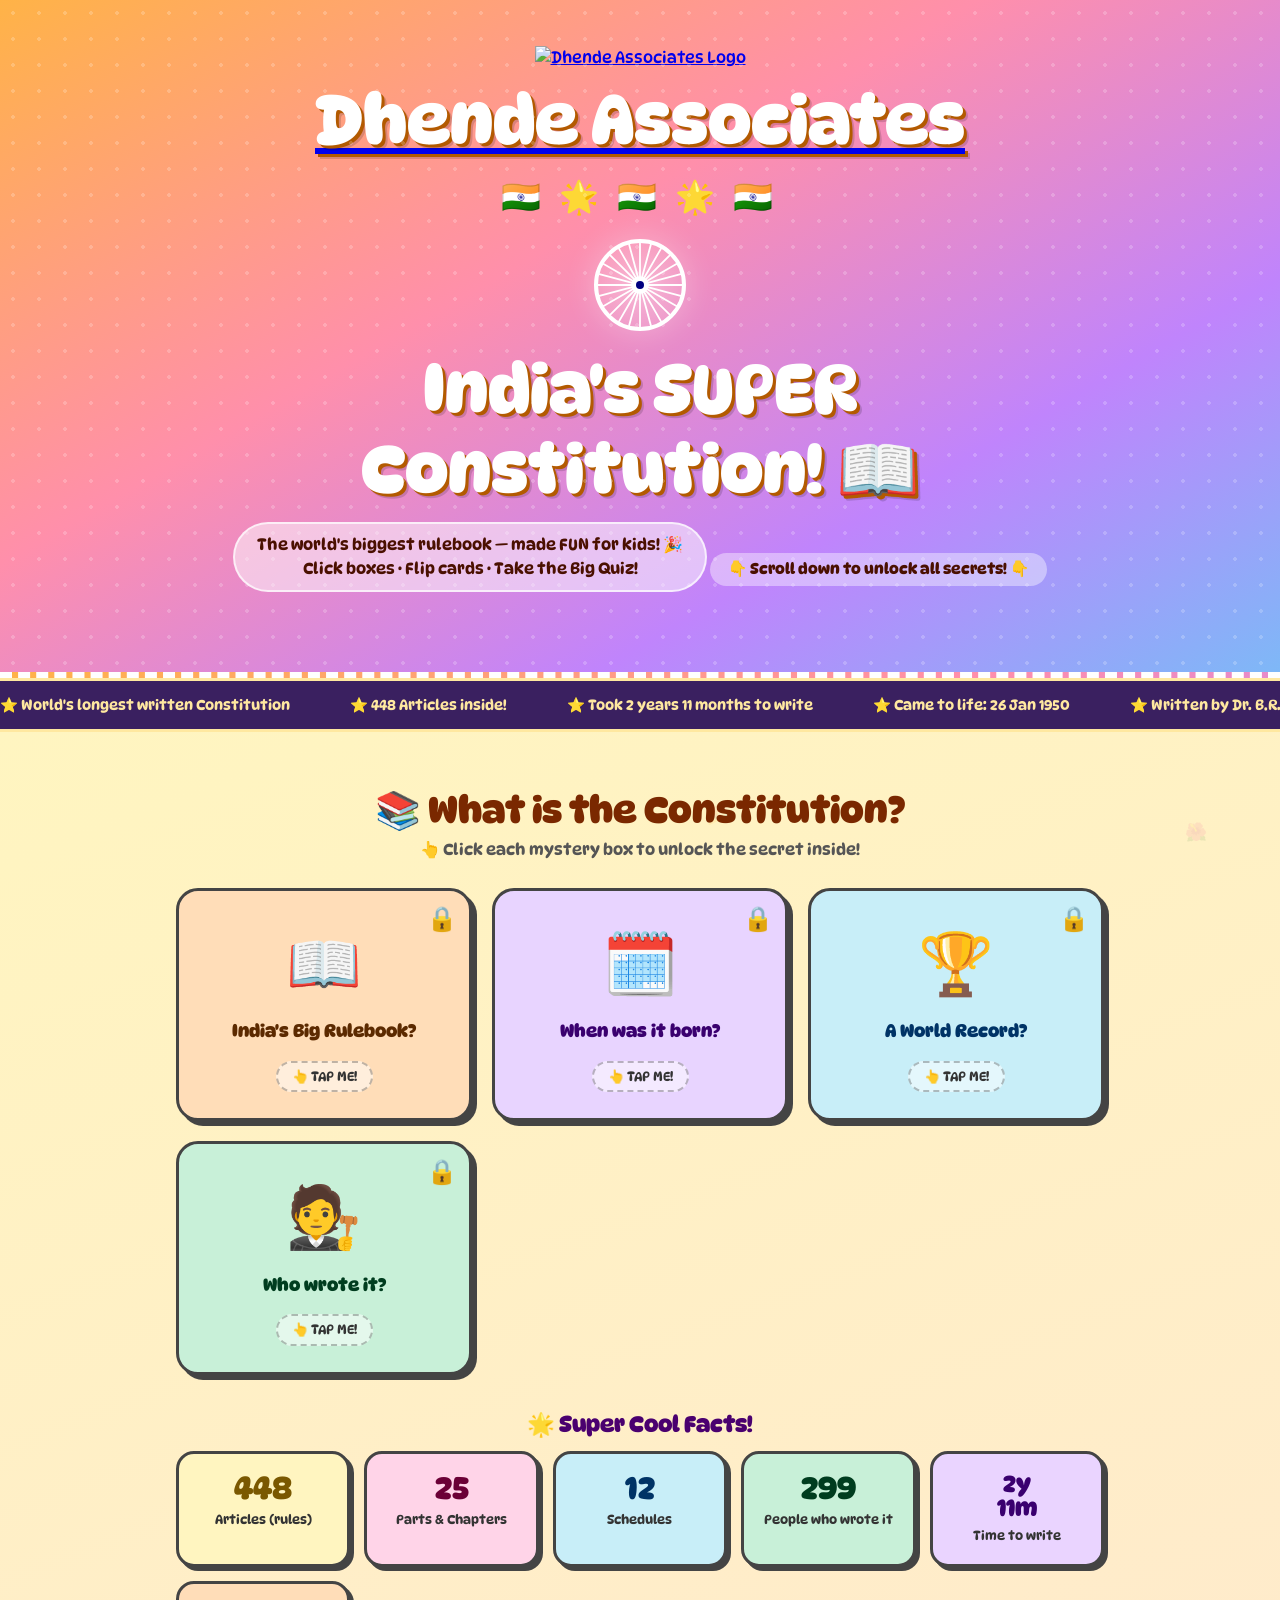
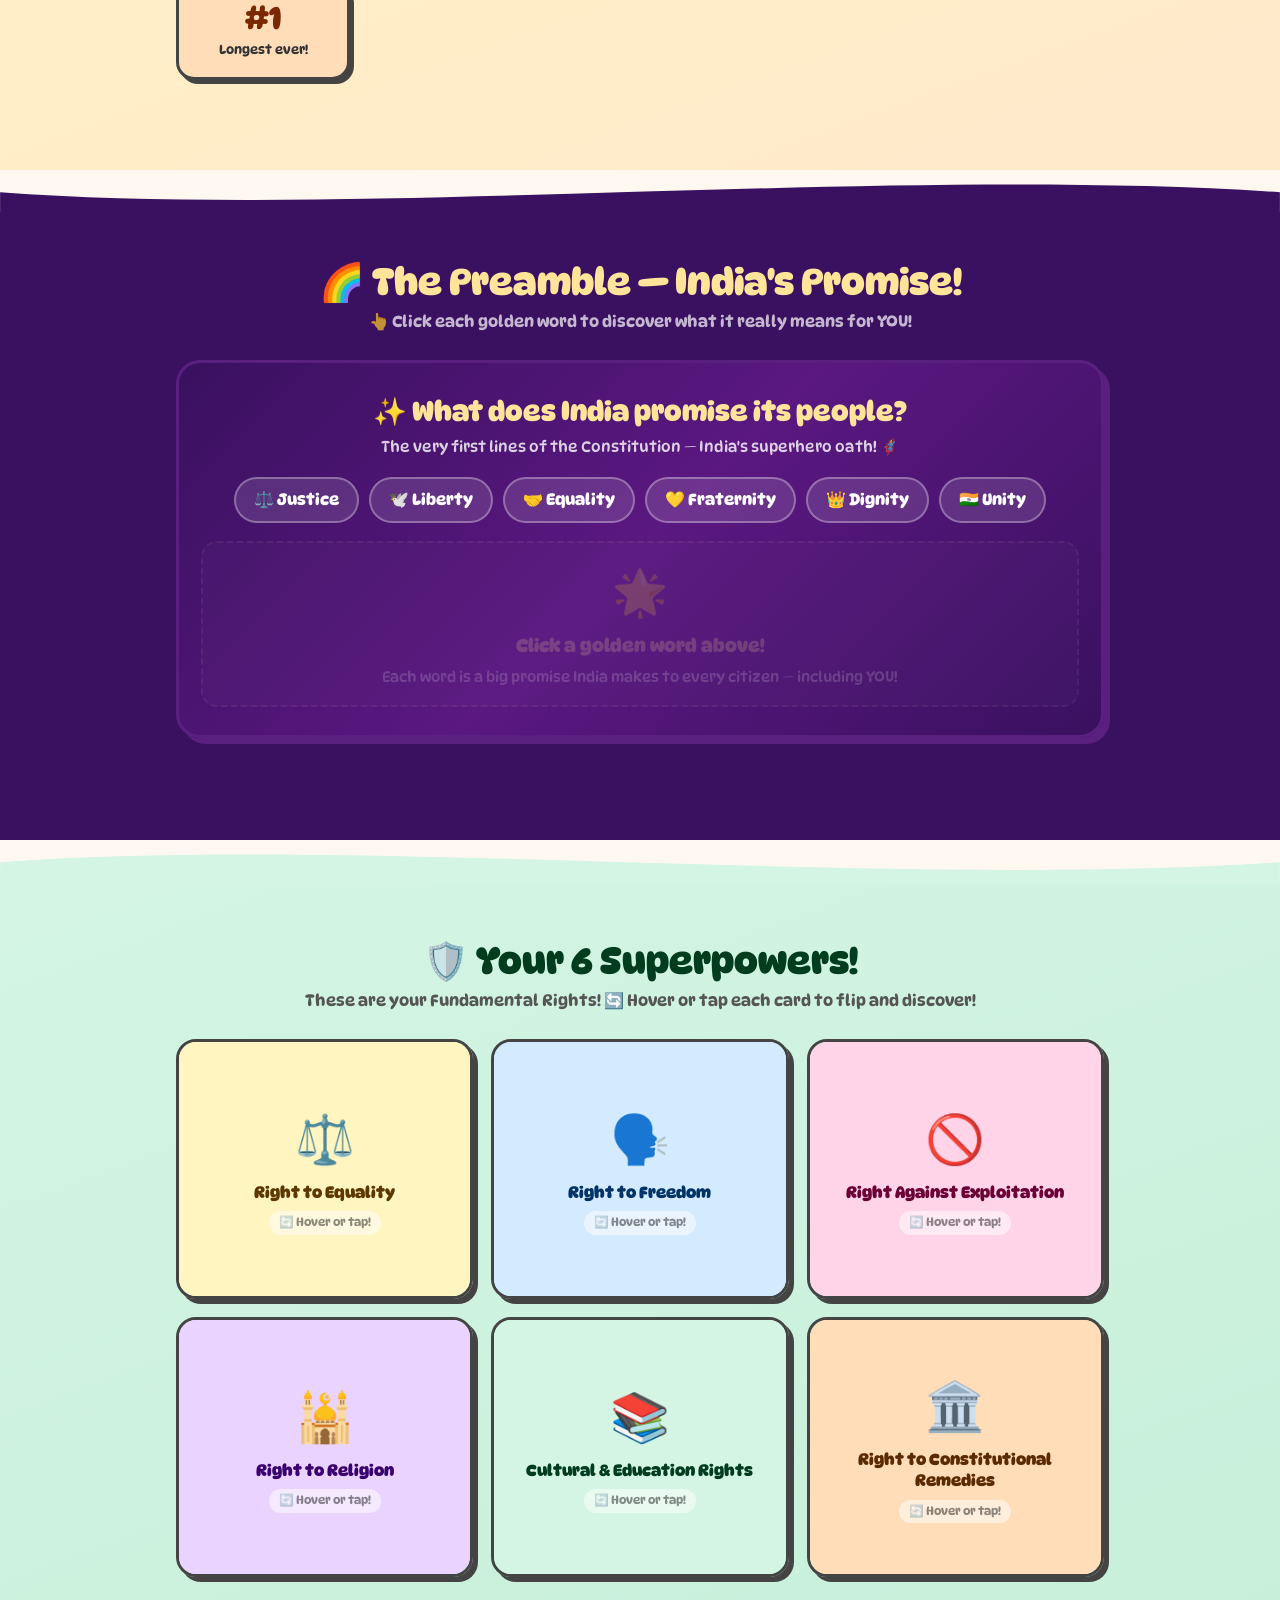
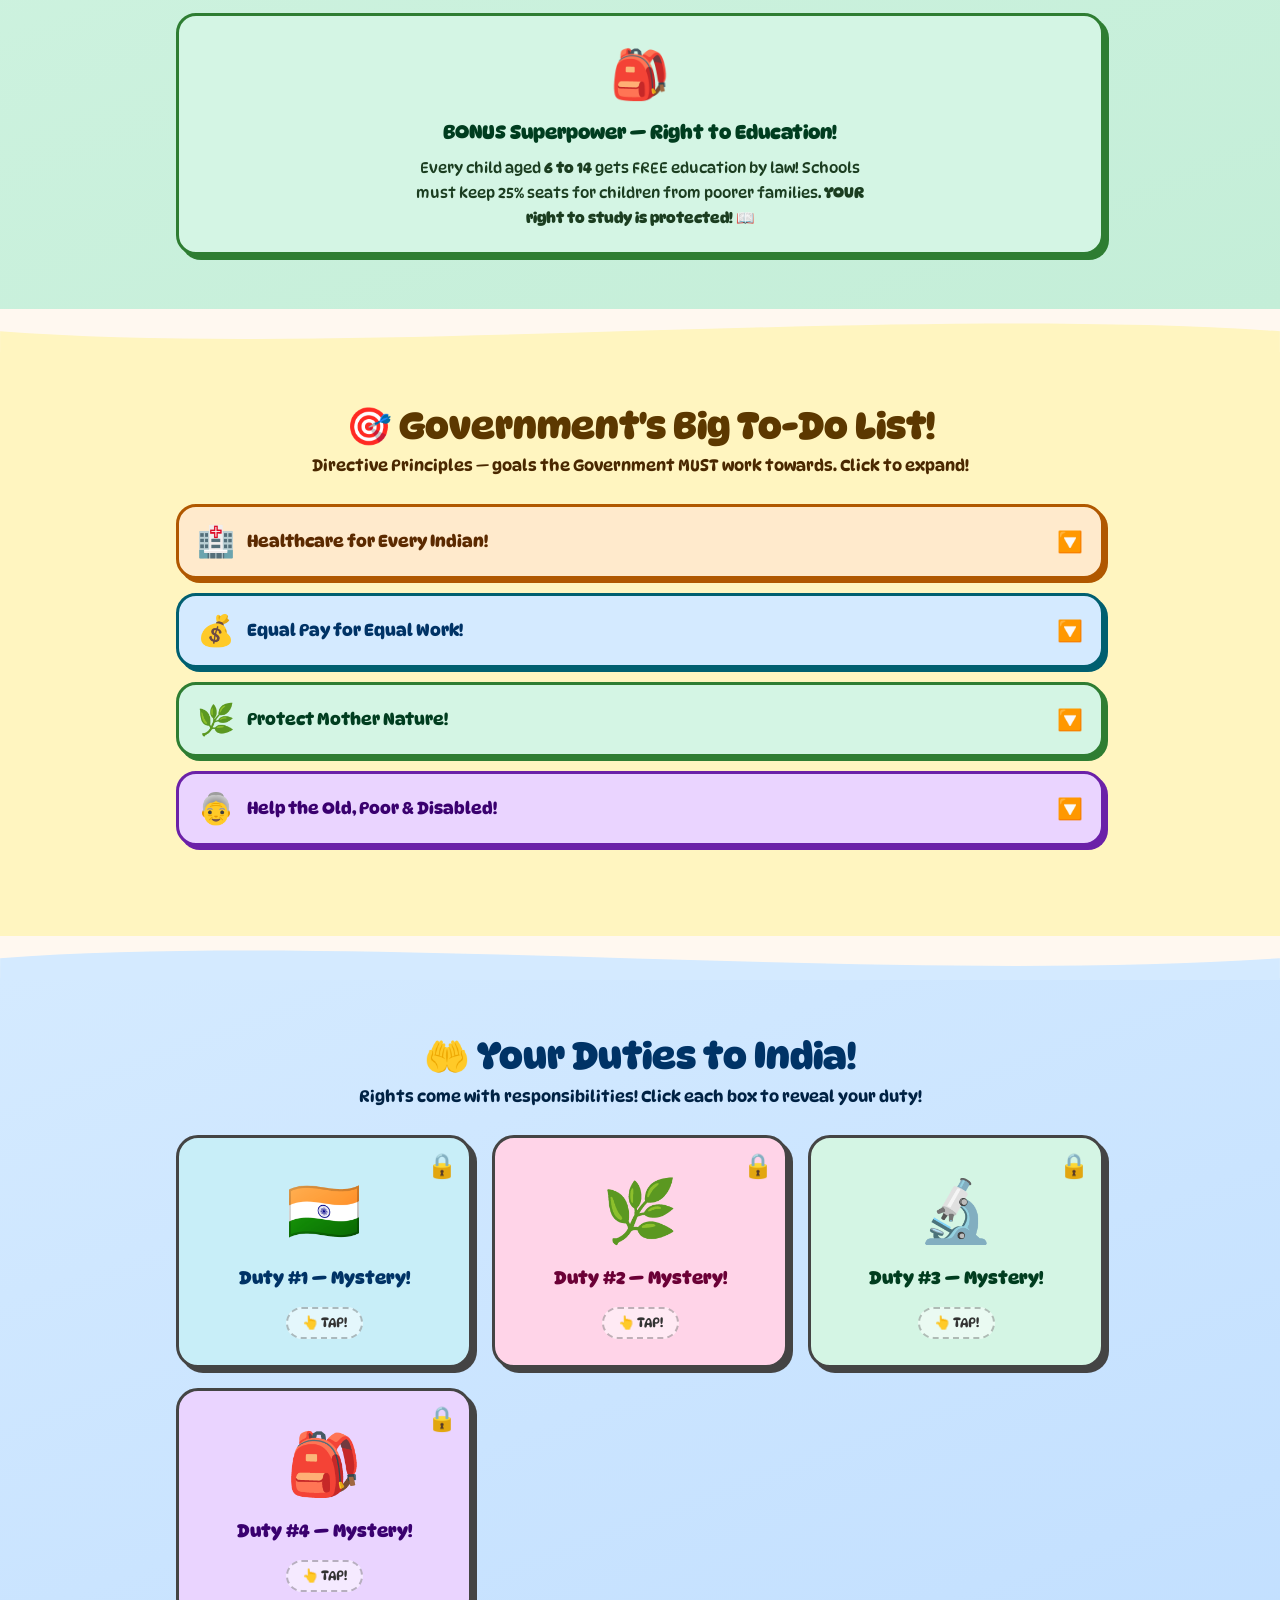
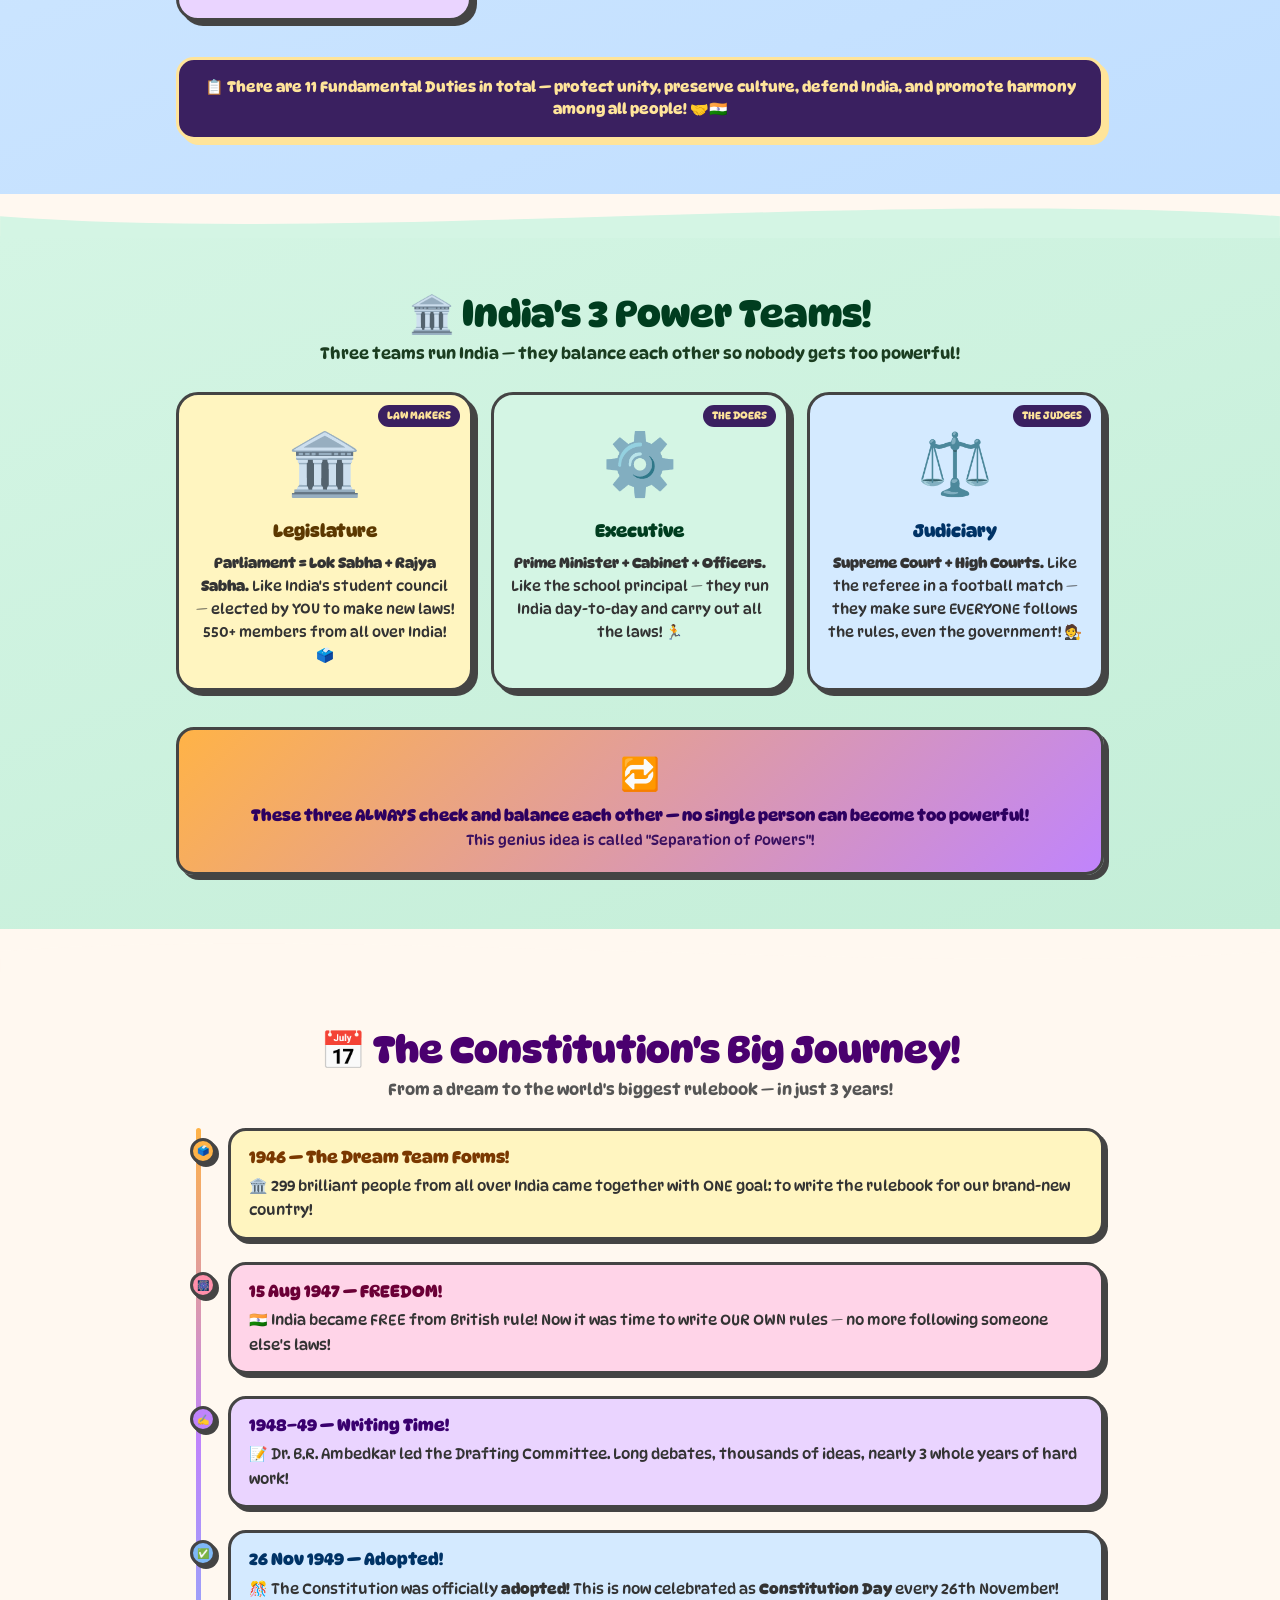
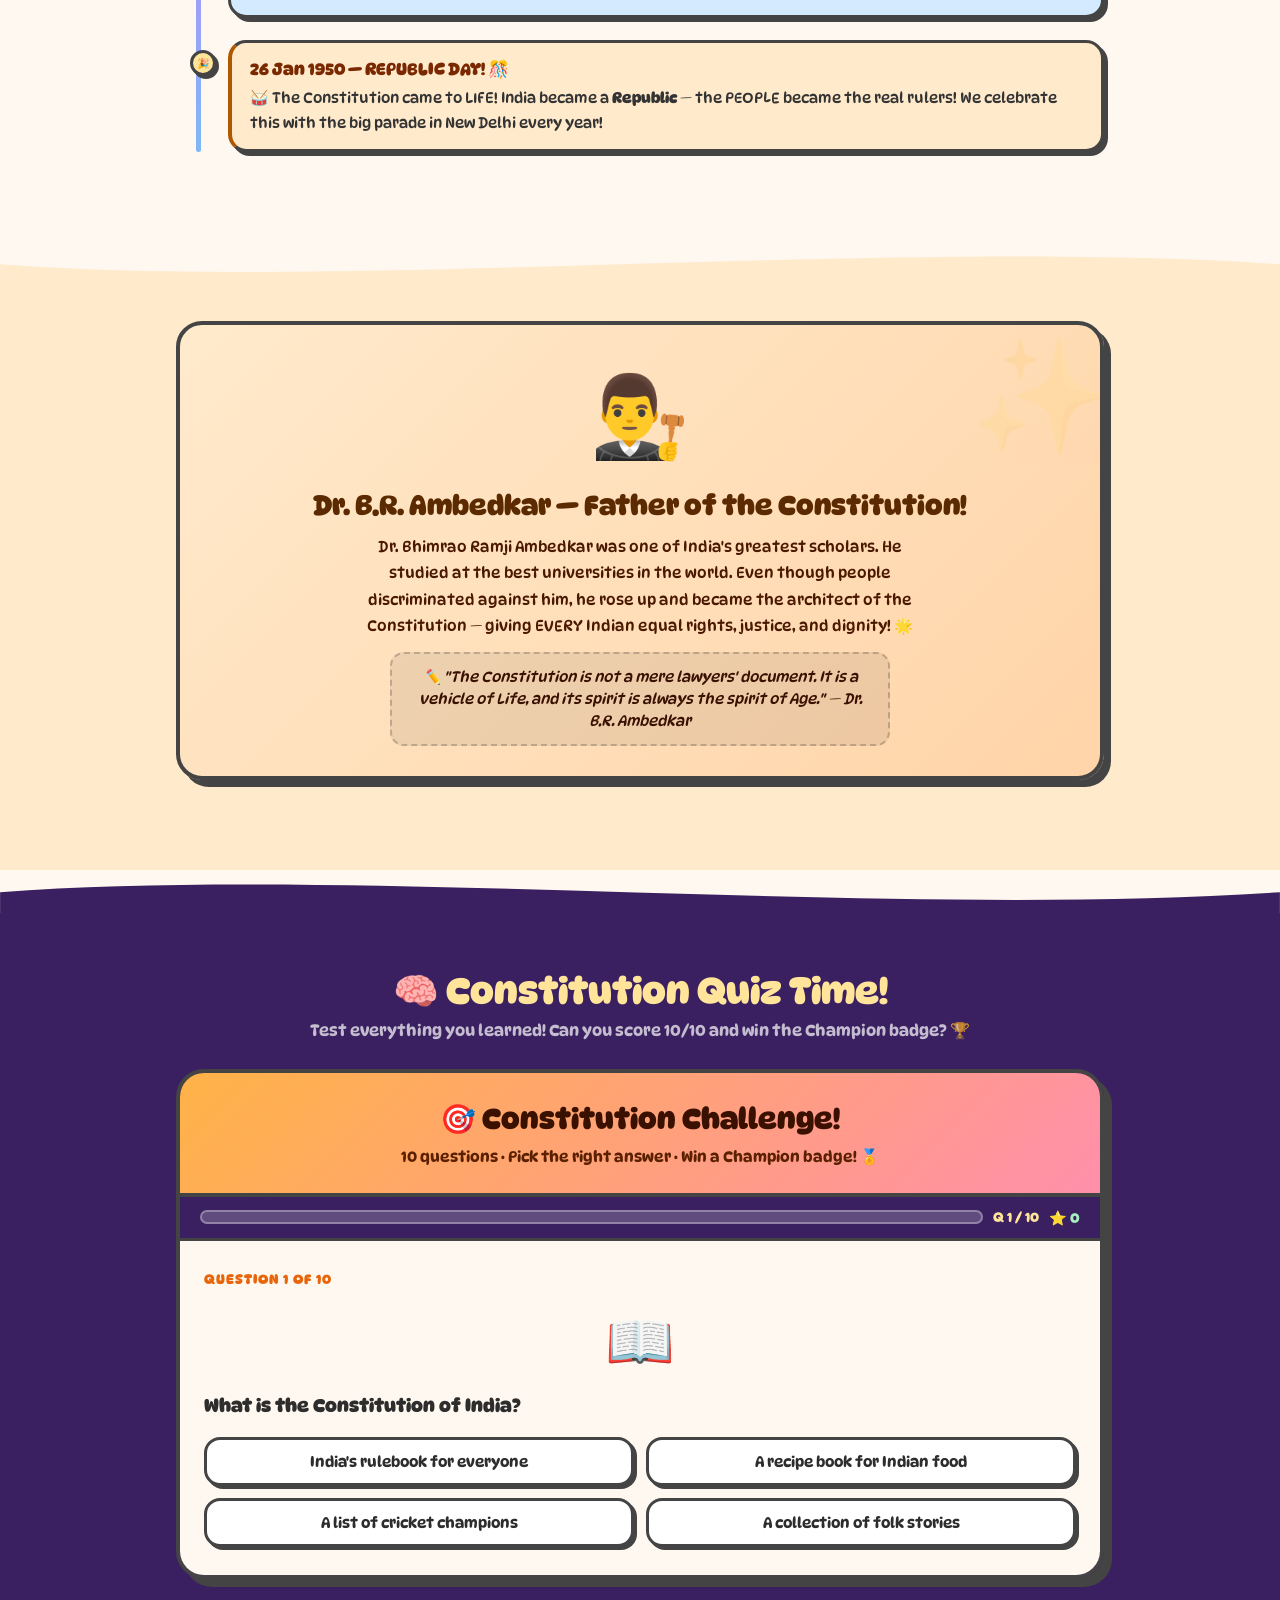
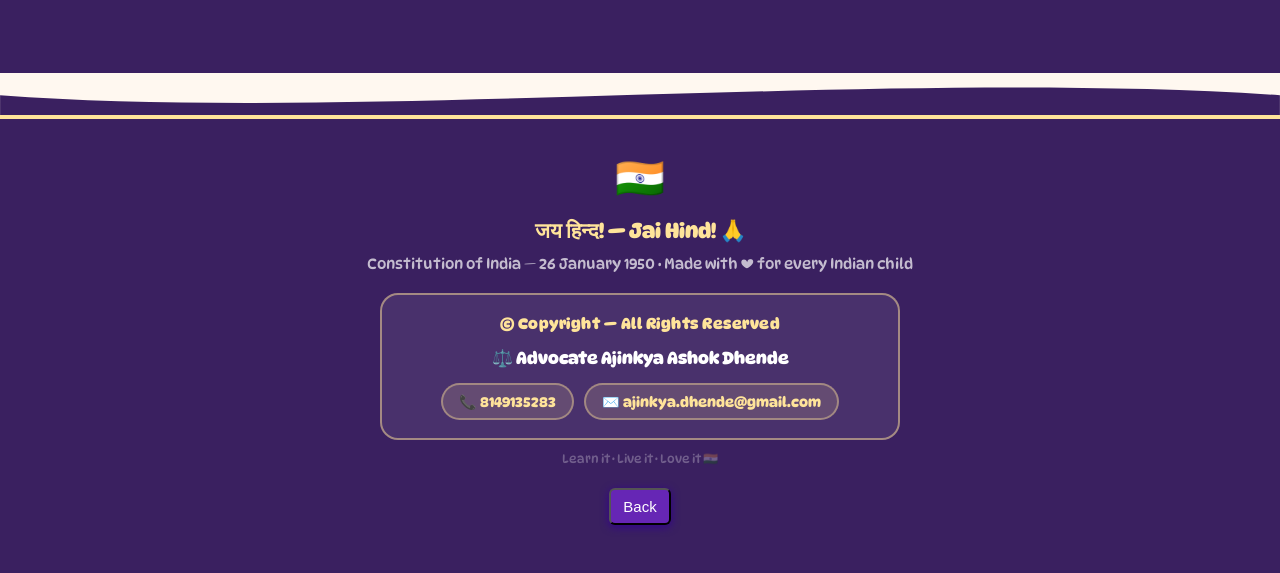
==== constitutionforkids_eng.html @ bdae5ad7 "Update constitutionforkids_eng.html" ====
<!DOCTYPE html>
<html lang="en">
<head>
<meta charset="UTF-8">
<meta name="viewport" content="width=device-width, initial-scale=1.0">
<title>India's Constitution for Kids 🇮🇳</title>
<link href="https://fonts.googleapis.com/css2?family=DynaPuff:wght@400;500;600;700&display=swap" rel="stylesheet">
<style>
:root{
  --cream:#FFF8F0; --peach:#FFE4CC; --mint:#D4F5E4; --sky:#D4EAFF;
  --lavender:#EAD4FF; --blush:#FFD4E8; --butter:#FFF5C0;
  --deep1:#5C2A00; --deep2:#003D1F; --deep3:#003366; --deep4:#3A006F; --deep5:#6B0036;
  --accent-o:#E8650A; --accent-g:#1A7A3A; --accent-b:#1455A0; --accent-p:#6B21A8; --accent-r:#B5005A;
  --shadow:#33333355; --border:#444;
  --card-r:20px;
}
*{margin:0;padding:0;box-sizing:border-box;}
body{font-family:'DynaPuff',cursive;font-size:16px;background:var(--cream);color:#2D2D2D;overflow-x:hidden;line-height:1.5;}

/* ── STARS ── */
.star-bg{position:fixed;inset:0;pointer-events:none;z-index:0;overflow:hidden;}
.star{position:absolute;font-size:1.1rem;opacity:.1;animation:floatS 8s ease-in-out infinite;}
@keyframes floatS{0%,100%{transform:translateY(0) rotate(0deg)}50%{transform:translateY(-20px) rotate(180deg)}}

/* ── HERO ── */
.hero{
  background:linear-gradient(150deg,#FFB347 0%,#FF8FAB 40%,#C084FC 72%,#7EB8F7 100%);
  padding:46px 20px 62px;text-align:center;position:relative;overflow:hidden;
  border-bottom:6px dashed #fff;
}
.hero-dots{position:absolute;inset:0;background-image:radial-gradient(circle,rgba(255,255,255,.2) 2px,transparent 2px);background-size:26px 26px;pointer-events:none;}
.hero h1{font-family:'DynaPuff',cursive;font-size:clamp(2rem,7vw,4.2rem);font-weight:700;
  color:#fff;text-shadow:3px 3px 0 #B35A00,5px 5px 0 rgba(0,0,0,.15);
  line-height:1.2;margin:10px 0 12px;animation:wiggle 3.5s ease-in-out infinite;}
@keyframes wiggle{0%,100%{transform:rotate(-1deg)}50%{transform:rotate(1deg)}}
.hero-sub{color:#4A1000;font-size:1rem;max-width:500px;margin:0 auto 18px;
  background:rgba(255,255,255,.5);border-radius:50px;padding:9px 22px;
  border:2px solid rgba(255,255,255,.7);display:inline-block;font-weight:500;}
.hero-flags{font-size:2rem;letter-spacing:6px;animation:pulse 2s ease-in-out infinite;display:block;margin-bottom:14px;}
@keyframes pulse{0%,100%{transform:scale(1)}50%{transform:scale(1.06)}}
.scroll-hint{color:#4A1000;font-size:.95rem;font-weight:600;margin-top:14px;animation:bD 1.2s ease-in-out infinite;background:rgba(255,255,255,.4);border-radius:30px;display:inline-block;padding:5px 18px;}
@keyframes bD{0%,100%{transform:translateY(0)}50%{transform:translateY(8px)}}

/* ── WHEEL ── */
.wheel-wrap{width:100px;height:100px;margin:0 auto 14px;filter:drop-shadow(0 0 14px rgba(255,255,255,.7));}
.wheel-wrap svg{animation:spinW 7s linear infinite;}
@keyframes spinW{to{transform:rotate(360deg)}}

/* ── TICKER ── */
.ticker-band{background:#3A2060;color:#FFE8A0;padding:12px 0;overflow:hidden;border-top:3px solid #FFE8A0;border-bottom:3px solid #FFE8A0;position:relative;z-index:2;}
.ticker-inner{display:inline-flex;gap:60px;animation:tick 30s linear infinite;white-space:nowrap;}
.ticker-inner span{font-size:.9rem;font-weight:500;}
.ticker-inner span::before{content:"⭐ ";}
@keyframes tick{0%{transform:translateX(0)}100%{transform:translateX(-50%)}}

/* ── SECTIONS ── */
.sec{max-width:960px;margin:0 auto;padding:28px 16px 46px;position:relative;z-index:1;}
.sec-h{text-align:center;font-size:clamp(1.6rem,4vw,2.3rem);font-weight:700;margin-bottom:6px;line-height:1.2;}
.sec-s{text-align:center;font-size:1rem;color:#555;margin-bottom:26px;font-weight:500;}

/* ── MYSTERY BOXES ── */
.m-grid{display:grid;grid-template-columns:repeat(auto-fill,minmax(230px,1fr));gap:20px;margin-bottom:36px;}
.mbox{border-radius:22px;border:3px solid var(--border);overflow:hidden;cursor:pointer;
  box-shadow:5px 5px 0 var(--border);transition:transform .15s,box-shadow .15s;position:relative;min-height:200px;}
.mbox:hover{transform:translate(-3px,-3px);box-shadow:8px 8px 0 var(--border);}
.mbox:active{transform:translate(2px,2px);box-shadow:2px 2px 0 var(--border);}
.mbox-front{padding:26px 18px;text-align:center;min-height:200px;display:flex;flex-direction:column;align-items:center;justify-content:center;transition:opacity .3s;}
.mbox-front .big-e{font-size:3.8rem;margin-bottom:10px;animation:jig 2.5s ease-in-out infinite;}
@keyframes jig{0%,100%{transform:rotate(-4deg)}50%{transform:rotate(4deg)}}
.mbox-front h3{font-size:1.1rem;font-weight:700;margin-bottom:6px;}
.tap-me{font-size:.82rem;background:rgba(255,255,255,.5);border:2px dashed rgba(0,0,0,.25);border-radius:20px;padding:4px 14px;margin-top:10px;color:#333;font-weight:500;}
.lock{position:absolute;top:10px;right:12px;font-size:1.5rem;transition:transform .3s;}
.mbox-back{position:absolute;inset:0;padding:18px 16px;display:flex;flex-direction:column;justify-content:center;opacity:0;pointer-events:none;transition:opacity .4s;overflow-y:auto;}
.mbox-back h3{font-size:1.05rem;font-weight:700;margin-bottom:8px;}
.mbox-back p{font-size:.93rem;line-height:1.65;}
.mbox-back .ex{margin-top:10px;padding:8px 12px;background:rgba(255,255,255,.45);border-radius:12px;border:2px dashed rgba(0,0,0,.2);font-size:.84rem;color:#222;}
.mbox.open .mbox-front{opacity:0;pointer-events:none;}
.mbox.open .mbox-back{opacity:1;pointer-events:all;}
.mbox.open .lock{transform:rotate(25deg);}
.cburst{position:absolute;top:50%;left:50%;pointer-events:none;}
.cp{position:absolute;width:8px;height:8px;border-radius:2px;animation:bOut .55s ease-out forwards;}
@keyframes bOut{0%{transform:translate(-50%,-50%) scale(0);opacity:1}100%{transform:translate(var(--tx),var(--ty)) scale(1);opacity:0}}

/* ── FLIP CARDS (FIXED) ── */
.flip-grid{display:grid;grid-template-columns:repeat(auto-fill,minmax(220px,1fr));gap:18px;margin-bottom:36px;}
.fcard{height:260px;perspective:900px;cursor:pointer;}
.finner{width:100%;height:100%;position:relative;transform-style:preserve-3d;transition:transform .55s cubic-bezier(.4,0,.2,1);border-radius:20px;border:3px solid var(--border);box-shadow:5px 5px 0 var(--border);}
.fcard:hover .finner,.fcard.flipped .finner{transform:rotateY(180deg);}
.ffront,.fback{position:absolute;inset:0;backface-visibility:hidden;border-radius:17px;display:flex;flex-direction:column;align-items:center;justify-content:center;padding:14px 16px;text-align:center;overflow:hidden;}
.fback{transform:rotateY(180deg);overflow-y:auto;justify-content:flex-start;padding-top:18px;}
.ffront .fe{font-size:3rem;margin-bottom:8px;flex-shrink:0;}
.ffront h3{font-size:1rem;font-weight:700;color:#2D2D2D;line-height:1.3;}
.ffront .fhint{font-size:.73rem;margin-top:8px;color:rgba(0,0,0,.45);font-weight:500;background:rgba(255,255,255,.5);border-radius:20px;padding:3px 10px;}
.fback .be{font-size:1.8rem;margin-bottom:6px;flex-shrink:0;}
.fback h4{font-size:.9rem;font-weight:700;margin-bottom:5px;line-height:1.3;}
.fback p{font-size:.85rem;line-height:1.6;font-weight:500;}

/* ── PREAMBLE ── */
.pream-zone{border-radius:24px;border:3px solid #5A2080;box-shadow:6px 6px 0 #5A2080;padding:28px 22px;margin-bottom:36px;text-align:center;background:linear-gradient(135deg,#3A1060,#5A1880,#3A1060);color:white;}
.pream-zone h2{font-size:1.7rem;color:#FFE49A;margin-bottom:4px;}
.pream-zone .psub{color:rgba(255,255,255,.8);font-size:.95rem;margin-bottom:18px;font-weight:400;}
.wpills{display:flex;flex-wrap:wrap;gap:10px;justify-content:center;}
.wpill{background:rgba(255,255,255,.12);border:2px solid rgba(255,255,255,.3);border-radius:50px;padding:9px 18px;font-size:1rem;font-weight:600;cursor:pointer;transition:all .2s;color:white;}
.wpill:hover{background:rgba(255,230,120,.3);border-color:#FFE49A;transform:scale(1.08) rotate(-2deg);}
.wpill.active{background:#FFE49A;color:#3A1060;border-color:#FFE49A;transform:scale(1.1);}
.wmean{margin-top:18px;background:rgba(255,255,255,.1);border-radius:16px;padding:16px;min-height:90px;transition:all .3s;border:2px dashed rgba(255,255,255,.3);}
.wmean.hide{opacity:.2;}
.wmean .we{font-size:2.8rem;margin-bottom:6px;}
.wmean h3{font-size:1.15rem;color:#FFE49A;margin-bottom:5px;}
.wmean p{font-size:.92rem;line-height:1.65;color:rgba(255,255,255,.9);font-weight:400;}

/* ── ACCORDION ── */
.acc-wrap{display:flex;flex-direction:column;gap:14px;margin-bottom:36px;}
.aitem{border:3px solid var(--border);border-radius:20px;overflow:hidden;box-shadow:4px 4px 0 var(--border);transition:transform .15s,box-shadow .15s;}
.aitem:hover{transform:translate(-2px,-2px);box-shadow:6px 6px 0 var(--border);}
.abtn{width:100%;padding:16px 18px;display:flex;align-items:center;gap:12px;cursor:pointer;background:transparent;border:none;text-align:left;font-family:'DynaPuff',cursive;font-size:1.05rem;font-weight:600;color:#2D2D2D;}
.aico{font-size:1.9rem;flex-shrink:0;}
.atitle{flex:1;}
.aarr{font-size:1.3rem;transition:transform .3s;flex-shrink:0;}
.aitem.open .aarr{transform:rotate(180deg);}
.abody{max-height:0;overflow:hidden;transition:max-height .4s ease,padding .3s;padding:0 18px;background:rgba(255,255,255,.35);}
.aitem.open .abody{max-height:500px;padding:14px 18px 18px;}
.abody p{font-size:.95rem;line-height:1.75;color:#333;margin-bottom:8px;font-weight:400;}
.pill-row{display:flex;flex-wrap:wrap;gap:10px;margin-top:8px;}
.pill-item{background:rgba(255,255,255,.7);border:2px solid rgba(0,0,0,.15);border-radius:50px;padding:5px 13px;font-size:.84rem;display:flex;align-items:center;gap:5px;font-weight:500;color:#2D2D2D;}

/* ── TIMELINE ── */
.tl{position:relative;padding:0 0 0 52px;margin-bottom:36px;}
.tl::before{content:'';position:absolute;left:20px;top:0;bottom:0;width:5px;background:linear-gradient(to bottom,#FFB347,#C084FC,#7EB8F7);border-radius:3px;}
.titem{position:relative;margin-bottom:22px;}
.tdot{position:absolute;left:-38px;top:10px;width:26px;height:26px;border-radius:50%;border:3px solid var(--border);display:flex;align-items:center;justify-content:center;font-size:.62rem;box-shadow:3px 3px 0 var(--border);}
.tbox{border:3px solid var(--border);border-radius:18px;padding:14px 18px;box-shadow:4px 4px 0 var(--border);transition:transform .2s;}
.tbox:hover{transform:translateX(6px);}
.tyr{font-size:1.05rem;font-weight:700;margin-bottom:4px;}
.tbox p{font-size:.93rem;line-height:1.65;color:#333;font-weight:400;}

/* ── PILLARS ── */
.pillars{display:grid;grid-template-columns:repeat(auto-fill,minmax(240px,1fr));gap:18px;margin-bottom:36px;}
.pillar{border:3px solid var(--border);border-radius:22px;padding:22px 16px;text-align:center;box-shadow:5px 5px 0 var(--border);cursor:pointer;transition:transform .2s,box-shadow .2s;position:relative;}
.pillar:hover{transform:translate(-3px,-4px);box-shadow:8px 9px 0 var(--border);}
.pillar-e{font-size:3.8rem;display:block;margin-bottom:10px;animation:bob 3s ease-in-out infinite;}
@keyframes bob{0%,100%{transform:translateY(0)}50%{transform:translateY(-8px)}}
.pillar h3{font-size:1.1rem;font-weight:700;margin-bottom:6px;}
.pillar p{font-size:.9rem;line-height:1.6;color:#333;font-weight:400;}
.p-badge{position:absolute;top:10px;right:10px;background:#3A2060;color:#FFE49A;border-radius:50px;padding:3px 9px;font-size:.65rem;font-weight:600;}

/* ── FACTS ── */
.facts{display:grid;grid-template-columns:repeat(auto-fill,minmax(145px,1fr));gap:14px;margin-bottom:36px;}
.fact{border:3px solid var(--border);border-radius:18px;padding:18px 12px;text-align:center;box-shadow:4px 4px 0 var(--border);transition:transform .2s;}
.fact:hover{transform:scale(1.05) rotate(-1deg);}
.fact .fn{font-size:2rem;font-weight:700;line-height:1;}
.fact p{font-size:.8rem;margin-top:6px;font-weight:500;color:#333;}

/* ── AMBEDKAR ── */
.ambed{border:4px solid var(--border);border-radius:26px;background:linear-gradient(135deg,#FFEACC,#FFD4A8);box-shadow:7px 7px 0 var(--border);padding:30px 22px;text-align:center;margin-bottom:36px;position:relative;overflow:hidden;}
.ambed::before{content:'✨';position:absolute;font-size:7rem;top:-15px;right:-10px;opacity:.1;}
.ambed-e{font-size:5rem;margin-bottom:10px;display:block;animation:bob 2.5s ease-in-out infinite;}
.ambed h2{font-size:1.7rem;font-weight:700;color:#5C2A00;margin-bottom:8px;}
.ambed p{font-size:.95rem;line-height:1.75;color:#4A1800;max-width:560px;margin:0 auto 12px;font-weight:400;}
.quote{background:rgba(0,0,0,.07);border-radius:14px;padding:12px 16px;border:2px dashed rgba(0,0,0,.2);font-size:.92rem;color:#3A1000;font-style:italic;max-width:500px;margin:0 auto;font-weight:400;}

/* ── QUIZ ── */
.quiz-wrap{border:4px solid var(--border);border-radius:28px;box-shadow:8px 8px 0 var(--border);overflow:hidden;margin-bottom:40px;}
.quiz-hdr{background:linear-gradient(135deg,#FFB347,#FF8FAB);padding:24px;text-align:center;border-bottom:4px solid var(--border);}
.quiz-hdr h2{font-size:1.8rem;color:#3A1000;font-weight:700;margin-bottom:6px;}
.quiz-hdr p{color:#5A2000;font-size:.95rem;font-weight:500;}
.qprog{background:#3A2060;padding:10px 20px;display:flex;align-items:center;gap:10px;border-bottom:3px solid var(--border);}
.qpbw{flex:1;background:rgba(255,255,255,.2);border-radius:50px;height:14px;border:2px solid rgba(255,255,255,.3);}
.qpb{height:100%;background:linear-gradient(90deg,#FFE49A,#FFB347);border-radius:50px;transition:width .4s ease;width:0%;}
.qpt{color:#FFE49A;font-size:.84rem;font-weight:600;white-space:nowrap;}
.qsl{color:#A8F0C0;font-size:.88rem;font-weight:600;}
.q-area{padding:28px 24px;background:var(--cream);position:relative;}
.q-num{font-size:.84rem;font-weight:700;color:var(--accent-o);margin-bottom:8px;text-transform:uppercase;letter-spacing:1px;}
.q-illo{font-size:3.5rem;text-align:center;margin:10px 0;animation:jig 2s ease-in-out infinite;}
.q-txt{font-size:1.15rem;font-weight:700;color:#2D2D2D;margin-bottom:6px;line-height:1.4;}
.q-opts{display:grid;grid-template-columns:1fr 1fr;gap:12px;margin-top:18px;}
.qo{padding:13px 14px;border:3px solid var(--border);border-radius:16px;background:#fff;cursor:pointer;font-family:'DynaPuff',cursive;font-size:.93rem;font-weight:500;text-align:center;transition:transform .15s,box-shadow .15s,background .2s;box-shadow:3px 3px 0 var(--border);color:#2D2D2D;}
.qo:hover:not(.locked){transform:translate(-2px,-2px);box-shadow:5px 5px 0 var(--border);background:#FFF5C0;}
.qo.correct{background:#C8F5D8;border-color:#2E7D32;color:#1B3D20;}
.qo.wrong{background:#FFD4D4;border-color:#B71C1C;color:#4E0000;}
.qo.locked{cursor:default;}
.qfb{margin-top:16px;padding:14px 18px;border-radius:16px;border:2px solid var(--border);font-size:.93rem;font-weight:600;text-align:center;display:none;box-shadow:3px 3px 0 var(--border);line-height:1.6;}
.qfb.show{display:block;}
.qfb.ok{background:#D4F5E4;color:#1B3D20;}
.qfb.no{background:#FFE4CC;color:#4E0000;}
.qnxt{margin-top:16px;padding:12px 30px;background:#FFB347;color:#3A1000;border:3px solid var(--border);border-radius:14px;font-family:'DynaPuff',cursive;font-size:1rem;font-weight:600;cursor:pointer;display:none;box-shadow:4px 4px 0 var(--border);transition:transform .15s,box-shadow .15s;}
.qnxt:hover{transform:translate(-2px,-2px);box-shadow:6px 6px 0 var(--border);}
.qnxt.show{display:inline-block;}
.res-scr{padding:36px 24px;text-align:center;background:var(--cream);display:none;}
.res-scr.show{display:block;}
.res-t{font-size:6rem;animation:bob 2s ease-in-out infinite;display:block;}
.res-s{font-size:3.5rem;font-weight:700;margin:10px 0;color:var(--accent-o);}
.res-m{font-size:1.15rem;font-weight:600;color:#2D2D2D;margin-bottom:18px;}
.res-b{display:inline-block;padding:11px 26px;border:3px solid var(--border);border-radius:20px;font-size:1rem;font-weight:700;margin-bottom:20px;box-shadow:5px 5px 0 var(--border);}
.stars-r{font-size:2.2rem;letter-spacing:4px;margin:10px 0;}
.retry-btn{padding:13px 34px;background:var(--sky);color:var(--deep3);border:3px solid var(--border);border-radius:18px;font-family:'DynaPuff',cursive;font-size:1rem;font-weight:700;cursor:pointer;box-shadow:5px 5px 0 var(--border);transition:transform .15s,box-shadow .15s;}
.retry-btn:hover{transform:translate(-3px,-3px);box-shadow:8px 8px 0 var(--border);}
.rev-list{text-align:left;margin:20px 0 0;display:flex;flex-direction:column;gap:10px;}
.rvi{padding:12px 14px;border:2px solid var(--border);border-radius:14px;font-size:.9rem;box-shadow:3px 3px 0 var(--border);}
.rvi.ok{background:#D4F5E4;}
.rvi.no{background:#FFE4CC;}
.rvi .rvq{font-weight:700;margin-bottom:4px;font-size:.95rem;}
.rvi .rva{color:#555;font-weight:400;}

/* ── BG ZONES ── */
.z1{background:linear-gradient(160deg,#FFF5C0 0%,#FFEACC 100%);}
.z2{background:linear-gradient(160deg,#D4F5E4 0%,#C4EED8 100%);}
.z3{background:linear-gradient(160deg,#D4EAFF 0%,#C0DEFF 100%);}
.z4{background:linear-gradient(160deg,#FFD4E8 0%,#FCCAE0 100%);}
.z5{background:linear-gradient(160deg,#EAD4FF 0%,#DEC4F8 100%);}
.zd{background:#3A2060;}
.pad{padding:28px 0 8px;}
.wave-sep svg{display:block;margin-bottom:-2px;}

/* ── FOOTER ── */
footer{background:#3A2060;color:#FFE49A;text-align:center;padding:28px 20px;border-top:4px solid #FFE49A;position:relative;z-index:1;}
footer .ff{font-size:2.5rem;animation:pulse 2s infinite;display:block;margin-bottom:8px;}
footer p{color:rgba(255,255,255,.7);font-size:.84rem;margin-top:5px;}

@media(max-width:600px){
  .m-grid,.flip-grid,.pillars,.q-opts{grid-template-columns:1fr;}
  .facts{grid-template-columns:repeat(2,1fr);}
  .fcard{height:auto;min-height:260px;}
}
</style>
</head>
<body>
<div class="star-bg" id="starBg"></div>

<!-- HERO -->
<div class="hero">
  <div class="hero-dots"></div>
     <div className="nav-inner">
       <a href="index.html#home">
          <img width="150" height="150" src="favicon.png" alt="Dhende Associates Logo" class="nav-logo"  onclick="window.location.href='index.html#home'"/> 
          <h1>Dhende Associates</h1></a></div>
                                 
                                
  <div class="hero-flags">🇮🇳 🌟 🇮🇳 🌟 🇮🇳</div>
  <div class="wheel-wrap"><svg id="ashokaW" viewBox="0 0 100 100" xmlns="http://www.w3.org/2000/svg"></svg></div>
  <h1>India's SUPER<br>Constitution! 📖</h1>
  <div class="hero-sub">The world's biggest rulebook — made FUN for kids! 🎉<br>Click boxes · Flip cards · Take the Big Quiz!</div>
  <div class="scroll-hint">👇 Scroll down to unlock all secrets! 👇</div>
</div>

<!-- TICKER -->
<div class="ticker-band">
  <div class="ticker-inner">
    <span>World's longest written Constitution</span><span>448 Articles inside!</span>
    <span>Took 2 years 11 months to write</span><span>Came to life: 26 Jan 1950</span>
    <span>Written by Dr. B.R. Ambedkar</span><span>25 Parts and 12 Schedules</span>
    <span>Republic Day celebrates this!</span><span>299 members wrote it together</span>
    <span>World's longest written Constitution</span><span>448 Articles inside!</span>
    <span>Took 2 years 11 months to write</span><span>Came to life: 26 Jan 1950</span>
    <span>Written by Dr. B.R. Ambedkar</span><span>25 Parts and 12 Schedules</span>
    <span>Republic Day celebrates this!</span><span>299 members wrote it together</span>
  </div>
</div>

<!-- WHAT IS IT -->
<div class="z1 pad">
<div class="sec">
  <div class="sec-h" style="color:#7A2800;">📚 What is the Constitution?</div>
  <div class="sec-s">👆 Click each mystery box to unlock the secret inside!</div>
  <div class="m-grid">
    <div class="mbox" style="background:#FFDDB8;" onclick="openBox(this)">
      <div class="lock">🔒</div>
      <div class="mbox-front"><div class="big-e">📖</div><h3 style="color:#5C2A00;">India's Big Rulebook?</h3><div class="tap-me">👆 TAP ME!</div></div>
      <div class="mbox-back" style="background:#FFEACC;">
        <h3 style="color:#7A2800;">🏫 India's School Rulebook!</h3>
        <p style="color:#3E1000;">Just like your school has rules — <em>"no bullying, be kind"</em> — India has rules for EVERYBODY, even the Government! That rulebook is the Constitution!</p>
        <div class="ex">🎯 If the government breaks rules, the Constitution says they must be stopped!</div>
      </div>
    </div>
    <div class="mbox" style="background:#E8D4FF;" onclick="openBox(this)">
      <div class="lock">🔒</div>
      <div class="mbox-front"><div class="big-e">🗓️</div><h3 style="color:#3A006F;">When was it born?</h3><div class="tap-me">👆 TAP ME!</div></div>
      <div class="mbox-back" style="background:#EAD4FF;">
        <h3 style="color:#3A006F;">🎉 26 January 1950!</h3>
        <p style="color:#2A0050;">On this day India became a Republic — meaning <strong>the PEOPLE are the real bosses!</strong> The Constitution gave power to every citizen!</p>
        <div class="ex">🥳 That's why we celebrate <strong>Republic Day</strong> every year with the big parade in Delhi!</div>
      </div>
    </div>
    <div class="mbox" style="background:#C8EEF8;" onclick="openBox(this)">
      <div class="lock">🔒</div>
      <div class="mbox-front"><div class="big-e">🏆</div><h3 style="color:#003366;">A World Record?</h3><div class="tap-me">👆 TAP ME!</div></div>
      <div class="mbox-back" style="background:#D4EAFF;">
        <h3 style="color:#003366;">🌍 #1 in the WORLD!</h3>
        <p style="color:#002244;">India's is the <strong>longest written constitution</strong> in the world — 448 articles, 25 parts, 12 schedules!</p>
        <div class="ex">✍️ 299 brilliant people worked for <strong>2 yrs, 11 months & 18 days</strong> to write it!</div>
      </div>
    </div>
    <div class="mbox" style="background:#C8F0D8;" onclick="openBox(this)">
      <div class="lock">🔒</div>
      <div class="mbox-front"><div class="big-e">🧑‍⚖️</div><h3 style="color:#003D1F;">Who wrote it?</h3><div class="tap-me">👆 TAP ME!</div></div>
      <div class="mbox-back" style="background:#D4F5E4;">
        <h3 style="color:#003D1F;">👨‍⚖️ Dr. B.R. Ambedkar!</h3>
        <p style="color:#002A12;">He was a brilliant scholar who led the team that wrote the Constitution. He fought for the rights of poor people and became India's first Law Minister!</p>
        <div class="ex">🌟 He is called the <strong>"Father of the Indian Constitution!"</strong></div>
      </div>
    </div>
  </div>

  <div class="sec-h" style="font-size:1.4rem;color:#4A006F;margin-bottom:14px;">🌟 Super Cool Facts!</div>
  <div class="facts">
    <div class="fact" style="background:#FFF5C0;"><div class="fn" style="color:#7A5800;">448</div><p>Articles (rules)</p></div>
    <div class="fact" style="background:#FFD4E8;"><div class="fn" style="color:#6B0036;">25</div><p>Parts & Chapters</p></div>
    <div class="fact" style="background:#C8EEF8;"><div class="fn" style="color:#003366;">12</div><p>Schedules</p></div>
    <div class="fact" style="background:#C8F0D8;"><div class="fn" style="color:#003D1F;">299</div><p>People who wrote it</p></div>
    <div class="fact" style="background:#EAD4FF;"><div class="fn" style="color:#3A006F;font-size:1.5rem;">2y<br>11m</div><p>Time to write</p></div>
    <div class="fact" style="background:#FFDDB8;"><div class="fn" style="color:#7A2800;">#1</div><p>Longest ever!</p></div>
  </div>
</div>
</div>

<!-- PREAMBLE -->
<div class="wave-sep"><svg viewBox="0 0 1440 50"><path d="M0,25 C400,55 1000,-5 1440,25 L1440,50 L0,50Z" fill="#3A1060"/></svg></div>
<div style="background:#3A1060;padding:20px 0;position:relative;z-index:1;">
<div class="sec">
  <div class="sec-h" style="color:#FFE49A;">🌈 The Preamble — India's Promise!</div>
  <div class="sec-s" style="color:rgba(255,255,255,.7);">👆 Click each golden word to discover what it really means for YOU!</div>
  <div class="pream-zone">
    <h2>✨ What does India promise its people?</h2>
    <div class="psub">The very first lines of the Constitution — India's superhero oath! 🦸</div>
    <div class="wpills">
      <div class="wpill" onclick="showMean('justice')">⚖️ Justice</div>
      <div class="wpill" onclick="showMean('liberty')">🕊️ Liberty</div>
      <div class="wpill" onclick="showMean('equality')">🤝 Equality</div>
      <div class="wpill" onclick="showMean('fraternity')">💛 Fraternity</div>
      <div class="wpill" onclick="showMean('dignity')">👑 Dignity</div>
      <div class="wpill" onclick="showMean('unity')">🇮🇳 Unity</div>
    </div>
    <div class="wmean hide" id="meanBox">
      <div class="we" id="mE">🌟</div>
      <h3 id="mT">Click a golden word above!</h3>
      <p id="mP">Each word is a big promise India makes to every citizen — including YOU!</p>
    </div>
  </div>
</div>
</div>
<div class="wave-sep"><svg viewBox="0 0 1440 50"><path d="M0,25 C400,-5 1000,55 1440,25 L1440,50 L0,50Z" fill="#D4F5E4"/></svg></div>

<!-- FUNDAMENTAL RIGHTS (FLIP CARDS) -->
<div class="z2 pad">
<div class="sec">
  <div class="sec-h" style="color:#003D1F;">🛡️ Your 6 Superpowers!</div>
  <div class="sec-s">These are your Fundamental Rights! 🔄 Hover or tap each card to flip and discover!</div>
  <div class="flip-grid">
    <div class="fcard" onclick="this.classList.toggle('flipped')">
      <div class="finner">
        <div class="ffront" style="background:#FFF5C0;"><div class="fe">⚖️</div><h3 style="color:#5C3800;">Right to Equality</h3><div class="fhint">🔄 Hover or tap!</div></div>
        <div class="fback" style="background:#FFEACC;"><div class="be">👦👧</div><h4 style="color:#5C2A00;">Everyone is Equal!</h4><p style="color:#3E1800;">A girl has the same rights as a boy. No one can be treated differently because of religion, caste or gender!</p></div>
      </div>
    </div>
    <div class="fcard" onclick="this.classList.toggle('flipped')">
      <div class="finner">
        <div class="ffront" style="background:#D4EAFF;"><div class="fe">🗣️</div><h3 style="color:#003366;">Right to Freedom</h3><div class="fhint">🔄 Hover or tap!</div></div>
        <div class="fback" style="background:#C8EEF8;"><div class="be">🐦</div><h4 style="color:#003366;">You Are FREE!</h4><p style="color:#002244;">Speak your mind, choose any job, move anywhere in India! Your thoughts belong to YOU! 🕊️</p></div>
      </div>
    </div>
    <div class="fcard" onclick="this.classList.toggle('flipped')">
      <div class="finner">
        <div class="ffront" style="background:#FFD4E8;"><div class="fe">🚫</div><h3 style="color:#6B0036;">Right Against Exploitation</h3><div class="fhint">🔄 Hover or tap!</div></div>
        <div class="fback" style="background:#FCCAE0;"><div class="be">👶</div><h4 style="color:#6B0036;">No Child Labour!</h4><p style="color:#4A0026;">No child can be forced to work in factories! Child labour is <strong>illegal</strong>. Every child deserves to study and play! 🎮</p></div>
      </div>
    </div>
    <div class="fcard" onclick="this.classList.toggle('flipped')">
      <div class="finner">
        <div class="ffront" style="background:#EAD4FF;"><div class="fe">🕌</div><h3 style="color:#3A006F;">Right to Religion</h3><div class="fhint">🔄 Hover or tap!</div></div>
        <div class="fback" style="background:#E0C8F8;"><div class="be">🛕🕌⛪</div><h4 style="color:#3A006F;">All Faiths Welcome!</h4><p style="color:#2A0050;">Follow ANY religion freely — Hindu, Muslim, Christian, Sikh or any other. India respects ALL faiths equally!</p></div>
      </div>
    </div>
    <div class="fcard" onclick="this.classList.toggle('flipped')">
      <div class="finner">
        <div class="ffront" style="background:#D4F5E4;"><div class="fe">📚</div><h3 style="color:#003D1F;">Cultural & Education Rights</h3><div class="fhint">🔄 Hover or tap!</div></div>
        <div class="fback" style="background:#C4EED8;"><div class="be">🌏</div><h4 style="color:#003D1F;">Your Culture Lives!</h4><p style="color:#002A12;">Tamil, Bengali, Marathi — ALL Indian languages are protected! Your culture and heritage will survive! 🌺</p></div>
      </div>
    </div>
    <div class="fcard" onclick="this.classList.toggle('flipped')">
      <div class="finner">
        <div class="ffront" style="background:#FFDDB8;"><div class="fe">🏛️</div><h3 style="color:#5C2A00;">Right to Constitutional Remedies</h3><div class="fhint">🔄 Hover or tap!</div></div>
        <div class="fback" style="background:#FFEACC;"><div class="be">❤️</div><h4 style="color:#5C2A00;">Heart &amp; Soul!</h4><p style="color:#3E1000;">If any right is broken, go straight to the Supreme Court! Ambedkar called this the <strong>"Heart and Soul"</strong> of the Constitution!</p></div>
      </div>
    </div>
  </div>

  <div style="background:#D4F5E4;border-radius:20px;border:3px solid #2E7D32;padding:22px;text-align:center;box-shadow:5px 5px 0 #2E7D32;">
    <div style="font-size:3rem;margin-bottom:8px;animation:jig 2s infinite;">🎒</div>
    <h3 style="color:#003D1F;font-size:1.2rem;margin-bottom:8px;">BONUS Superpower — Right to Education!</h3>
    <p style="color:#1B3D20;font-size:.93rem;max-width:480px;margin:0 auto;line-height:1.7;font-weight:400;">Every child aged <strong>6 to 14</strong> gets FREE education by law! Schools must keep 25% seats for children from poorer families. <strong>YOUR right to study is protected! 📖</strong></p>
  </div>
</div>
</div>

<!-- DIRECTIVE PRINCIPLES -->
<div class="wave-sep"><svg viewBox="0 0 1440 50"><path d="M0,25 C400,55 1000,-5 1440,25 L1440,50 L0,50Z" fill="#FFF5C0"/></svg></div>
<div style="background:#FFF5C0;padding:24px 0 8px;position:relative;z-index:1;">
<div class="sec">
  <div class="sec-h" style="color:#5C3800;">🎯 Government's Big To-Do List!</div>
  <div class="sec-s" style="color:#4A2800;">Directive Principles — goals the Government MUST work towards. Click to expand!</div>
  <div class="acc-wrap">
    <div class="aitem" style="border-color:#B05800;box-shadow:4px 4px 0 #B05800;background:#FFEACC;">
      <button class="abtn" onclick="toggleAcc(this)" style="color:#5C2A00;"><span class="aico">🏥</span><span class="atitle">Healthcare for Every Indian!</span><span class="aarr">🔽</span></button>
      <div class="abody"><p style="color:#3E1000;">The government must make sure everyone can see doctors and get medicines — even the poorest families!</p><div class="pill-row"><div class="pill-item">🏥 Free hospitals</div><div class="pill-item">💊 Cheap medicines</div><div class="pill-item">🩺 Ayushman Bharat</div></div></div>
    </div>
    <div class="aitem" style="border-color:#005F70;box-shadow:4px 4px 0 #005F70;background:#D4EAFF;">
      <button class="abtn" onclick="toggleAcc(this)" style="color:#003366;"><span class="aico">💰</span><span class="atitle">Equal Pay for Equal Work!</span><span class="aarr">🔽</span></button>
      <div class="abody"><p style="color:#002244;">A man and a woman doing the same job must be paid the SAME amount! No gender discrimination in salaries!</p><div class="pill-row"><div class="pill-item">👩‍🏫 Female = 👨‍🏫 Male salary</div><div class="pill-item">⚖️ Fair wages</div></div></div>
    </div>
    <div class="aitem" style="border-color:#2E7D32;box-shadow:4px 4px 0 #2E7D32;background:#D4F5E4;">
      <button class="abtn" onclick="toggleAcc(this)" style="color:#003D1F;"><span class="aico">🌿</span><span class="atitle">Protect Mother Nature!</span><span class="aarr">🔽</span></button>
      <div class="abody"><p style="color:#002A12;">The government must protect forests, rivers, animals, and the environment for YOU — the future generation!</p><div class="pill-row"><div class="pill-item">🐯 Project Tiger</div><div class="pill-item">🌳 National Parks</div><div class="pill-item">🚯 Plastic Ban</div></div></div>
    </div>
    <div class="aitem" style="border-color:#6B21A8;box-shadow:4px 4px 0 #6B21A8;background:#EAD4FF;">
      <button class="abtn" onclick="toggleAcc(this)" style="color:#3A006F;"><span class="aico">👵</span><span class="atitle">Help the Old, Poor &amp; Disabled!</span><span class="aarr">🔽</span></button>
      <div class="abody"><p style="color:#2A0050;">Old people, disabled people, and very poor people need extra care. The government must look after them!</p><div class="pill-row"><div class="pill-item">👴 Old Age Pension</div><div class="pill-item">🍚 Free Ration</div><div class="pill-item">♿ Disability support</div></div></div>
    </div>
  </div>
</div>
</div>

<!-- FUNDAMENTAL DUTIES -->
<div class="wave-sep"><svg viewBox="0 0 1440 50"><path d="M0,25 C400,-5 1000,55 1440,25 L1440,50 L0,50Z" fill="#D4EAFF"/></svg></div>
<div class="z3 pad">
<div class="sec">
  <div class="sec-h" style="color:#003366;">🤲 Your Duties to India!</div>
  <div class="sec-s" style="color:#002244;">Rights come with responsibilities! Click each box to reveal your duty!</div>
  <div class="m-grid">
    <div class="mbox" style="background:#C8EEF8;" onclick="openBox(this)">
      <div class="lock">🔒</div>
      <div class="mbox-front"><div class="big-e">🇮🇳</div><h3 style="color:#003366;">Duty #1 — Mystery!</h3><div class="tap-me">👆 TAP!</div></div>
      <div class="mbox-back" style="background:#D4EAFF;"><h3 style="color:#003366;">🇮🇳 Respect the Flag &amp; Anthem!</h3><p style="color:#002244;">Always stand up for the National Anthem. Treat the Tricolour with love — it represents a billion Indians and centuries of struggle!</p></div>
    </div>
    <div class="mbox" style="background:#FFD4E8;" onclick="openBox(this)">
      <div class="lock">🔒</div>
      <div class="mbox-front"><div class="big-e">🌿</div><h3 style="color:#6B0036;">Duty #2 — Mystery!</h3><div class="tap-me">👆 TAP!</div></div>
      <div class="mbox-back" style="background:#FCCAE0;"><h3 style="color:#6B0036;">🌿 Protect Nature!</h3><p style="color:#4A0026;">Don't litter! Plant trees! Save water! Protect animals. The environment belongs to all of us — including future generations 🌍</p></div>
    </div>
    <div class="mbox" style="background:#D4F5E4;" onclick="openBox(this)">
      <div class="lock">🔒</div>
      <div class="mbox-front"><div class="big-e">🔬</div><h3 style="color:#003D1F;">Duty #3 — Mystery!</h3><div class="tap-me">👆 TAP!</div></div>
      <div class="mbox-back" style="background:#C4EED8;"><h3 style="color:#003D1F;">🔬 Think Scientifically!</h3><p style="color:#002A12;">Ask questions! Don't believe in superstitions. Be curious and ask "Why?" — A scientific mind makes India stronger 🚀</p></div>
    </div>
    <div class="mbox" style="background:#EAD4FF;" onclick="openBox(this)">
      <div class="lock">🔒</div>
      <div class="mbox-front"><div class="big-e">🎒</div><h3 style="color:#3A006F;">Duty #4 — Mystery!</h3><div class="tap-me">👆 TAP!</div></div>
      <div class="mbox-back" style="background:#E0C8F8;"><h3 style="color:#3A006F;">🎒 Go to School!</h3><p style="color:#2A0050;">Parents must send children aged 6–14 to school. Education is not just a right — it's a DUTY for every family! ✏️</p></div>
    </div>
  </div>
  <div style="background:#3A2060;border-radius:18px;padding:16px 22px;border:3px solid #FFE49A;box-shadow:5px 5px 0 #FFE49A;text-align:center;">
    <p style="color:#FFE49A;font-size:.93rem;font-weight:600;">📋 There are 11 Fundamental Duties in total — protect unity, preserve culture, defend India, and promote harmony among all people! 🤝🇮🇳</p>
  </div>
</div>
</div>

<!-- 3 PILLARS -->
<div class="wave-sep"><svg viewBox="0 0 1440 50"><path d="M0,25 C400,55 1000,-5 1440,25 L1440,50 L0,50Z" fill="#D4F5E4"/></svg></div>
<div class="z2 pad">
<div class="sec">
  <div class="sec-h" style="color:#003D1F;">🏛️ India's 3 Power Teams!</div>
  <div class="sec-s" style="color:#1B3D20;">Three teams run India — they balance each other so nobody gets too powerful!</div>
  <div class="pillars">
    <div class="pillar" style="background:#FFF5C0;">
      <div class="p-badge">LAW MAKERS</div>
      <span class="pillar-e">🏛️</span><h3 style="color:#5C3800;">Legislature</h3>
      <p><strong>Parliament = Lok Sabha + Rajya Sabha.</strong> Like India's student council — elected by YOU to make new laws! 550+ members from all over India! 🗳️</p>
    </div>
    <div class="pillar" style="background:#D4F5E4;">
      <div class="p-badge">THE DOERS</div>
      <span class="pillar-e">⚙️</span><h3 style="color:#003D1F;">Executive</h3>
      <p><strong>Prime Minister + Cabinet + Officers.</strong> Like the school principal — they run India day-to-day and carry out all the laws! 🏃</p>
    </div>
    <div class="pillar" style="background:#D4EAFF;">
      <div class="p-badge">THE JUDGES</div>
      <span class="pillar-e">⚖️</span><h3 style="color:#003366;">Judiciary</h3>
      <p><strong>Supreme Court + High Courts.</strong> Like the referee in a football match — they make sure EVERYONE follows the rules, even the government! 🧑‍⚖️</p>
    </div>
  </div>
  <div style="background:linear-gradient(135deg,#FFB347,#C084FC);border-radius:18px;padding:20px;text-align:center;border:3px solid var(--border);box-shadow:5px 5px 0 var(--border);">
    <div style="font-size:2rem;margin-bottom:6px;">🔁</div>
    <strong style="color:#2D0060;font-size:1rem;">These three ALWAYS check and balance each other — no single person can become too powerful!</strong><br>
    <span style="font-size:.88rem;color:#3A1060;">This genius idea is called "Separation of Powers"!</span>
  </div>
</div>
</div>

<!-- TIMELINE -->
<div class="wave-sep"><svg viewBox="0 0 1440 50"><path d="M0,25 C400,-5 1000,55 1440,25 L1440,50 L0,50Z" fill="#FFF8F0"/></svg></div>
<div style="background:var(--cream);padding:28px 0 8px;position:relative;z-index:1;">
<div class="sec">
  <div class="sec-h" style="color:#4A006F;">📅 The Constitution's Big Journey!</div>
  <div class="sec-s">From a dream to the world's biggest rulebook — in just 3 years!</div>
  <div class="tl">
    <div class="titem">
      <div class="tdot" style="background:#FFB347;">🗳️</div>
      <div class="tbox" style="background:#FFF5C0;"><div class="tyr" style="color:#7A3800;">1946 — The Dream Team Forms!</div><p>🏛️ 299 brilliant people from all over India came together with ONE goal: to write the rulebook for our brand-new country!</p></div>
    </div>
    <div class="titem">
      <div class="tdot" style="background:#FF8FAB;">🎆</div>
      <div class="tbox" style="background:#FFD4E8;"><div class="tyr" style="color:#6B0036;">15 Aug 1947 — FREEDOM!</div><p>🇮🇳 India became FREE from British rule! Now it was time to write OUR OWN rules — no more following someone else's laws!</p></div>
    </div>
    <div class="titem">
      <div class="tdot" style="background:#C084FC;">✍️</div>
      <div class="tbox" style="background:#EAD4FF;"><div class="tyr" style="color:#3A006F;">1948–49 — Writing Time!</div><p>📝 Dr. B.R. Ambedkar led the Drafting Committee. Long debates, thousands of ideas, nearly 3 whole years of hard work!</p></div>
    </div>
    <div class="titem">
      <div class="tdot" style="background:#7EB8F7;">✅</div>
      <div class="tbox" style="background:#D4EAFF;"><div class="tyr" style="color:#003366;">26 Nov 1949 — Adopted!</div><p>🎊 The Constitution was officially <strong>adopted!</strong> This is now celebrated as <strong>Constitution Day</strong> every 26th November!</p></div>
    </div>
    <div class="titem">
      <div class="tdot" style="background:#FFE49A;">🎉</div>
      <div class="tbox" style="background:#FFEACC;border-left:4px solid #B05800;"><div class="tyr" style="color:#7A2800;">26 Jan 1950 — REPUBLIC DAY! 🎊</div><p>🥁 The Constitution came to LIFE! India became a <strong>Republic</strong> — the PEOPLE became the real rulers! We celebrate this with the big parade in New Delhi every year!</p></div>
    </div>
  </div>
</div>
</div>

<!-- DR AMBEDKAR -->
<div class="wave-sep"><svg viewBox="0 0 1440 50"><path d="M0,25 C400,55 1000,-5 1440,25 L1440,50 L0,50Z" fill="#FFEACC"/></svg></div>
<div style="background:#FFEACC;padding:8px 0;position:relative;z-index:1;">
<div class="sec">
  <div class="ambed">
    <span class="ambed-e">👨‍⚖️</span>
    <h2>Dr. B.R. Ambedkar — Father of the Constitution!</h2>
    <p>Dr. Bhimrao Ramji Ambedkar was one of India's greatest scholars. He studied at the best universities in the world. Even though people discriminated against him, he rose up and became the architect of the Constitution — giving EVERY Indian equal rights, justice, and dignity! 🌟</p>
    <div class="quote">✏️ "The Constitution is not a mere lawyers' document. It is a vehicle of Life, and its spirit is always the spirit of Age." — Dr. B.R. Ambedkar</div>
  </div>
</div>
</div>

<!-- QUIZ -->
<div class="wave-sep"><svg viewBox="0 0 1440 50"><path d="M0,25 C400,-5 1000,55 1440,25 L1440,50 L0,50Z" fill="#3A2060"/></svg></div>
<div class="zd pad" style="position:relative;z-index:1;">
<div class="sec">
  <div class="sec-h" style="color:#FFE49A;">🧠 Constitution Quiz Time!</div>
  <div class="sec-s" style="color:rgba(255,255,255,.7);">Test everything you learned! Can you score 10/10 and win the Champion badge? 🏆</div>
  <div class="quiz-wrap">
    <div class="quiz-hdr">
      <h2>🎯 Constitution Challenge!</h2>
      <p>10 questions · Pick the right answer · Win a Champion badge! 🏅</p>
    </div>
    <div class="qprog" id="qProg">
      <div class="qpbw"><div class="qpb" id="qpb"></div></div>
      <span class="qpt" id="qpt">Q 1 / 10</span>
      <span class="qsl" id="qsl">⭐ 0</span>
    </div>
    <div class="q-area" id="qArea">
      <div class="q-num" id="qNum">Question 1 of 10</div>
      <div class="q-illo" id="qIllo">📖</div>
      <div class="q-txt" id="qTxt">Loading…</div>
      <div class="q-opts" id="qOpts"></div>
      <div class="qfb" id="qFb"></div>
      <button class="qnxt" id="qNxt" onclick="nextQ()">Next ➡️</button>
    </div>
    <div class="res-scr" id="resSrc">
      <span class="res-t" id="resTrp">🏆</span>
      <div class="res-s" id="resSco">10/10</div>
      <div class="stars-r" id="resStar">⭐⭐⭐</div>
      <div class="res-m" id="resMsg">Amazing! You are a Constitution Champion!</div>
      <div class="res-b" id="resBdg" style="background:#FFF5C0;">🥇 Constitution Champion!</div>
      <br><br>
      <button class="retry-btn" onclick="restartQ()">🔄 Play Again!</button>
      <div class="rev-list" id="revList"></div>
    </div>
  </div>
</div>
</div>

<!-- FOOTER -->
<div class="wave-sep"><svg viewBox="0 0 1440 50"><path d="M0,25 C400,55 1000,-5 1440,25 L1440,50 L0,50Z" fill="#3A2060"/></svg></div>
<footer>
  <span class="ff">🇮🇳</span>
  <div style="font-size:1.3rem;margin-bottom:6px;font-weight:700;">जय हिन्द! — Jai Hind! 🙏</div>
  <p style="font-size:.93rem;margin-bottom:18px;">Constitution of India — 26 January 1950 · Made with ❤️ for every Indian child</p>
  <div style="max-width:520px;margin:0 auto 10px;background:rgba(255,255,255,.08);border:2px solid rgba(255,228,154,.5);border-radius:18px;padding:18px 22px;">
    <div style="font-size:.95rem;color:#FFE49A;font-weight:700;margin-bottom:10px;letter-spacing:.5px;">© Copyright — All Rights Reserved</div>
    <div style="font-size:1.05rem;font-weight:700;color:#fff;margin-bottom:6px;">⚖️ Advocate Ajinkya Ashok Dhende</div>
    <div style="font-size:.88rem;color:rgba(255,255,255,.8);line-height:1.8;font-weight:400;">
    </div>
    <div style="margin-top:12px;display:flex;flex-wrap:wrap;gap:10px;justify-content:center;">
      <a href="tel:8149135283" style="display:inline-flex;align-items:center;gap:6px;background:rgba(255,228,154,.15);border:2px solid rgba(255,228,154,.4);color:#FFE49A;border-radius:50px;padding:6px 16px;font-size:.88rem;font-weight:600;text-decoration:none;" onmouseover="this.style.background='rgba(255,228,154,.3)'" onmouseout="this.style.background='rgba(255,228,154,.15)'">📞 8149135283</a>
      <a href="mailto:ajinkya.dhende@gmail.com" style="display:inline-flex;align-items:center;gap:6px;background:rgba(255,228,154,.15);border:2px solid rgba(255,228,154,.4);color:#FFE49A;border-radius:50px;padding:6px 16px;font-size:.88rem;font-weight:600;text-decoration:none;" onmouseover="this.style.background='rgba(255,228,154,.3)'" onmouseout="this.style.background='rgba(255,228,154,.15)'">✉️ ajinkya.dhende@gmail.com</a>
    </div>
  </div>
  <p style="margin-top:10px;opacity:.4;font-size:.76rem;">Learn it · Live it · Love it 🇮🇳</p>
  <div class="navigation-buttons" style="margin: 20px; display: flex; justify-content: center; gap: 10px;">
        <button onclick="window.history.back()" style="background: rgb(102, 38, 181); padding: 8px 12px; border-radius: 6px; box-shadow: 0 2px 8px rgb(51, 2, 143); font-size: 15px; text-decoration: none; color: #ffffff; display: center ; align-items: center; gap: 6px;">Back</button>
    </div>
</footer>

<script>
// ASHOKA WHEEL — 24 equally spaced spokes
(function(){
  const svg=document.getElementById('ashokaW');
  const ns='http://www.w3.org/2000/svg';
  const mk=(t,a)=>{const e=document.createElementNS(ns,t);Object.entries(a).forEach(([k,v])=>e.setAttribute(k,v));return e;};
  svg.appendChild(mk('circle',{cx:50,cy:50,r:44,fill:'none',stroke:'white','stroke-width':4}));
  for(let i=0;i<24;i++){
    const a=(i*15-90)*Math.PI/180;
    svg.appendChild(mk('line',{x1:(50+9*Math.cos(a)).toFixed(2),y1:(50+9*Math.sin(a)).toFixed(2),x2:(50+42*Math.cos(a)).toFixed(2),y2:(50+42*Math.sin(a)).toFixed(2),stroke:'white','stroke-width':1.8,'stroke-linecap':'round'}));
  }
  svg.appendChild(mk('circle',{cx:50,cy:50,r:9,fill:'white'}));
  svg.appendChild(mk('circle',{cx:50,cy:50,r:4,fill:'#000080'}));
})();

// FLOATING STARS
(function(){
  const bg=document.getElementById('starBg');
  ['⭐','✨','🌟','💫','🌈','🎈','🎉','🌺','🎊'].forEach((e,i)=>{
    const s=document.createElement('div');s.className='star';s.textContent=e;
    s.style.cssText=`left:${Math.random()*100}%;top:${Math.random()*100}%;animation-delay:${Math.random()*8}s;animation-duration:${6+Math.random()*6}s`;
    bg.appendChild(s);
  });
})();

// MYSTERY BOX
const CC=['#FFB347','#C084FC','#7EB8F7','#6BCB77','#FF8FAB','#FFE49A'];
function openBox(el){
  if(el.classList.contains('open'))return;
  el.classList.add('open');el.querySelector('.lock').textContent='🔓';
  const b=document.createElement('div');b.className='cburst';
  for(let i=0;i<14;i++){
    const p=document.createElement('div');p.className='cp';
    p.style.background=CC[i%CC.length];
    const a=Math.random()*360,d=60+Math.random()*60;
    p.style.setProperty('--tx',Math.cos(a*Math.PI/180)*d+'px');
    p.style.setProperty('--ty',Math.sin(a*Math.PI/180)*d+'px');
    b.appendChild(p);
  }
  el.appendChild(b);setTimeout(()=>b.remove(),700);
}

// ACCORDION
function toggleAcc(btn){
  const item=btn.closest('.aitem'),was=item.classList.contains('open');
  document.querySelectorAll('.aitem').forEach(i=>i.classList.remove('open'));
  if(!was)item.classList.add('open');
}

// PREAMBLE
const M={
  justice:{e:'⚖️',t:'Justice — Fair Treatment!',p:"India promises that everyone will be treated FAIRLY! Like in cricket — the rules apply equally to ALL players, whether rich or poor, famous or ordinary! 🏏"},
  liberty:{e:'🕊️',t:'Liberty — You Are FREE!',p:"You are free to think, speak, write and choose your own life! Like a bird that can fly anywhere — your mind and your choices are YOUR own! 🐦"},
  equality:{e:'🤝',t:'Equality — Everyone is Equal!',p:"Every single person in India is equal — no one is 'more important' because of religion, caste, money or gender. You have the same rights as everyone else! 👫"},
  fraternity:{e:'💛',t:'Fraternity — We Are Family!',p:"India has 1.4 billion people and 100+ languages — but we are ALL one big family! Brothers and sisters who look after each other! 🫂🇮🇳"},
  dignity:{e:'👑',t:'Dignity — Respect for All!',p:"Every person deserves to be treated with respect — no one should be humiliated or looked down upon. EVERY human life has value! 🌺"},
  unity:{e:'🇮🇳',t:'Unity — Together We Stand!',p:"Even with so many languages, religions and cultures — we are ONE India! Unity in Diversity is India's greatest superpower! 🌈🇮🇳"}
};
function showMean(k){
  const m=M[k],box=document.getElementById('meanBox');
  document.getElementById('mE').textContent=m.e;
  document.getElementById('mT').textContent=m.t;
  document.getElementById('mP').textContent=m.p;
  box.classList.remove('hide');
  document.querySelectorAll('.wpill').forEach(p=>p.classList.toggle('active',p.getAttribute('onclick')&&p.getAttribute('onclick').includes("'"+k+"'")));
}

// QUIZ
const Qs=[
  {q:"What is the Constitution of India?",e:"📖",opts:["India's rulebook for everyone","A recipe book for Indian food","A list of cricket champions","A collection of folk stories"],ans:0,exp:"✅ The Constitution is India's RULEBOOK — it tells everyone, including the government, how to behave and what rights they have!"},
  {q:"On which date did India's Constitution come into effect?",e:"🗓️",opts:["15 August 1947","26 January 1950","2 October 1869","26 November 1949"],ans:1,exp:"✅ 26 January 1950 — that's why we celebrate REPUBLIC DAY on this date every year with the big parade in Delhi!"},
  {q:"Who is called the 'Father of the Indian Constitution'?",e:"🧑‍⚖️",opts:["Mahatma Gandhi","Jawaharlal Nehru","Dr. B.R. Ambedkar","Sardar Patel"],ans:2,exp:"✅ Dr. B.R. Ambedkar was the chairman of the Drafting Committee and is proudly called the Father of the Constitution!"},
  {q:"How many Fundamental Rights does the Constitution give every Indian?",e:"🛡️",opts:["3 rights","6 rights","11 rights","12 rights"],ans:1,exp:"✅ There are 6 Fundamental Rights — including Right to Equality, Right to Freedom, Right to Education and more!"},
  {q:"The Right to Education says every child aged ___ to ___ gets free education!",e:"🎒",opts:["3 to 10","6 to 14","8 to 16","4 to 12"],ans:1,exp:"✅ Every child aged 6 to 14 has the right to FREE education by law — that includes YOU!"},
  {q:"What are Fundamental Duties?",e:"🤲",opts:["Things only the government must do","Responsibilities every citizen must follow","Rules only for police officers","Extra holiday rights"],ans:1,exp:"✅ Fundamental Duties are responsibilities WE must fulfil for our country — like respecting the flag and protecting nature!"},
  {q:"The Preamble is like India's…",e:"📜",opts:["Shopping list","Superhero oath and promise to citizens","Weather forecast","School timetable"],ans:1,exp:"✅ The Preamble is India's promise to its people — pledging justice, liberty, equality, fraternity, dignity and unity!"},
  {q:"Which court can you approach if your Fundamental Rights are violated?",e:"⚖️",opts:["District Court","The Police Station","The Supreme Court","The Mayor's Office"],ans:2,exp:"✅ You can go directly to the Supreme Court! This right is called the Right to Constitutional Remedies — the 'Heart and Soul' of the Constitution!"},
  {q:"India's Constitution is famous for being the ___ written constitution in the world!",e:"🏆",opts:["Shortest","Oldest","Longest","Smallest"],ans:2,exp:"✅ India's Constitution is the LONGEST written constitution in the world — with 448 articles, 25 parts, and 12 schedules!"},
  {q:"India's three pillars of power are Legislature, Judiciary, and…?",e:"🏛️",opts:["Military","Executive","Media","Police"],ans:1,exp:"✅ Legislature (makes laws), Executive (runs the country), and Judiciary (ensures justice) — they check and balance each other!"}
];
let qi=0,score=0,answered=false,userAns=[];
function renderQ(){
  const q=Qs[qi];
  document.getElementById('qNum').textContent=`Question ${qi+1} of ${Qs.length}`;
  document.getElementById('qIllo').textContent=q.e;
  document.getElementById('qTxt').textContent=q.q;
  document.getElementById('qpb').style.width=(qi/Qs.length*100)+'%';
  document.getElementById('qpt').textContent=`Q ${qi+1} / ${Qs.length}`;
  document.getElementById('qsl').textContent=`⭐ ${score}`;
  const fb=document.getElementById('qFb');fb.className='qfb';fb.textContent='';
  document.getElementById('qNxt').classList.remove('show');
  answered=false;
  const oc=document.getElementById('qOpts');oc.innerHTML='';
  q.opts.forEach((o,i)=>{
    const b=document.createElement('button');b.className='qo';b.textContent=o;
    b.onclick=()=>pick(i,b,q);oc.appendChild(b);
  });
}
function pick(i,btn,q){
  if(answered)return;answered=true;
  document.querySelectorAll('.qo').forEach(b=>b.classList.add('locked'));
  const fb=document.getElementById('qFb');
  if(i===q.ans){
    btn.classList.add('correct');score++;
    document.getElementById('qsl').textContent=`⭐ ${score}`;
    fb.textContent='🎉 '+q.exp;fb.className='qfb ok show';
    userAns.push({q:q.q,ok:true,ya:q.opts[i],ra:q.opts[q.ans]});
    burst();
  }else{
    btn.classList.add('wrong');
    document.querySelectorAll('.qo')[q.ans].classList.add('correct');
    fb.textContent='😅 Oops! '+q.exp;fb.className='qfb no show';
    userAns.push({q:q.q,ok:false,ya:q.opts[i],ra:q.opts[q.ans]});
  }
  const nxt=document.getElementById('qNxt');
  nxt.textContent=qi<Qs.length-1?'Next Question ➡️':'See My Score! 🏆';
  nxt.classList.add('show');
}
function nextQ(){qi++;if(qi>=Qs.length){showResult();return;}renderQ();}
function showResult(){
  document.getElementById('qArea').style.display='none';
  document.getElementById('qProg').style.display='none';
  const rs=document.getElementById('resSrc');rs.classList.add('show');
  const pct=score/Qs.length;
  let t,m,b,bg,st;
  if(pct===1){t='🏆';m='PERFECT SCORE! You are a Constitution GENIUS! 🤩';b='🥇 Constitution Champion!';bg='#FFF5C0';st='⭐⭐⭐';}
  else if(pct>=.8){t='🥇';m='Amazing! You know the Constitution really well! 😄';b='🥈 Constitution Expert!';bg='#D4EAFF';st='⭐⭐⭐';}
  else if(pct>=.6){t='🥈';m="Great effort! Keep learning and you'll be a champion! 📖";b='🥉 Constitution Learner!';bg='#D4F5E4';st='⭐⭐';}
  else if(pct>=.4){t='📖';m="Good try! Read the page again and try once more! 💪";b='📚 Keep Reading!';bg='#FFDDB8';st='⭐';}
  else{t='💪';m="Don't give up! Read the page carefully and try again! 🌱";b='🌱 Keep Growing!';bg='#FFD4E8';st='⭐';}
  document.getElementById('resTrp').textContent=t;
  document.getElementById('resSco').textContent=score+'/'+Qs.length;
  document.getElementById('resMsg').textContent=m;
  document.getElementById('resBdg').textContent=b;
  document.getElementById('resBdg').style.background=bg;
  document.getElementById('resStar').textContent=st;
  document.getElementById('qpb').style.width='100%';
  const rl=document.getElementById('revList');
  rl.innerHTML='<h3 style="margin-bottom:10px;font-size:.95rem;color:#2D2D2D;">📋 Review your answers:</h3>';
  userAns.forEach((a,i)=>{
    const d=document.createElement('div');d.className='rvi '+(a.ok?'ok':'no');
    d.innerHTML=`<div class="rvq">${a.ok?'✅':'❌'} Q${i+1}: ${a.q}</div><div class="rva">${a.ok?'Correct: '+a.ra:'Your answer: '+a.ya+' · Correct: '+a.ra}</div>`;
    rl.appendChild(d);
  });
}
function restartQ(){
  qi=0;score=0;answered=false;userAns=[];
  document.getElementById('qArea').style.display='block';
  document.getElementById('qProg').style.display='flex';
  document.getElementById('resSrc').classList.remove('show');
  renderQ();
}
function burst(){
  const area=document.getElementById('qArea');
  const b=document.createElement('div');
  b.style.cssText='position:absolute;top:50%;left:50%;pointer-events:none;z-index:99;';
  for(let i=0;i<18;i++){
    const p=document.createElement('div');
    const a=Math.random()*360,d=80+Math.random()*80;
    p.style.cssText=`position:absolute;width:9px;height:9px;border-radius:2px;background:${CC[i%CC.length]};animation:bOut .7s ease-out forwards;`;
    p.style.setProperty('--tx',Math.cos(a*Math.PI/180)*d+'px');
    p.style.setProperty('--ty',Math.sin(a*Math.PI/180)*d+'px');
    b.appendChild(p);
  }
  area.style.position='relative';area.appendChild(b);setTimeout(()=>b.remove(),800);
}
renderQ();
</script>
</body>
</html>
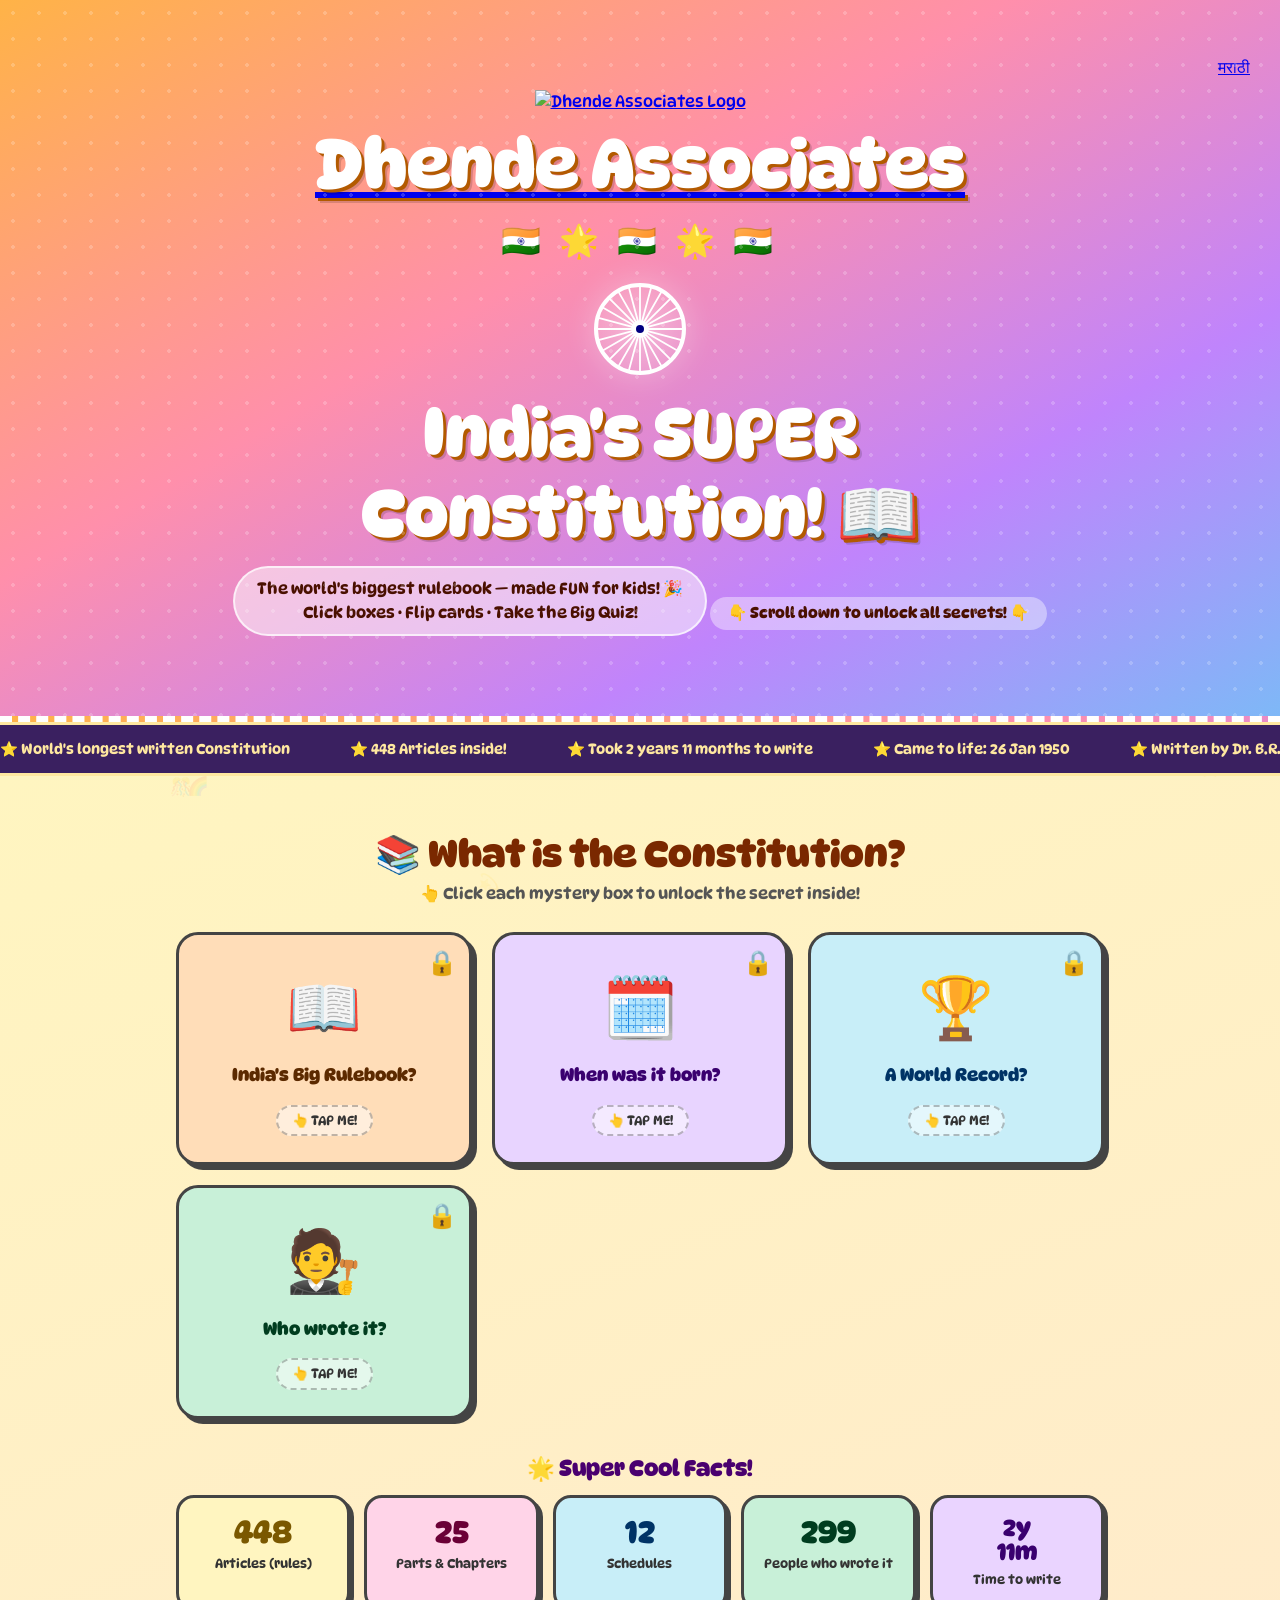
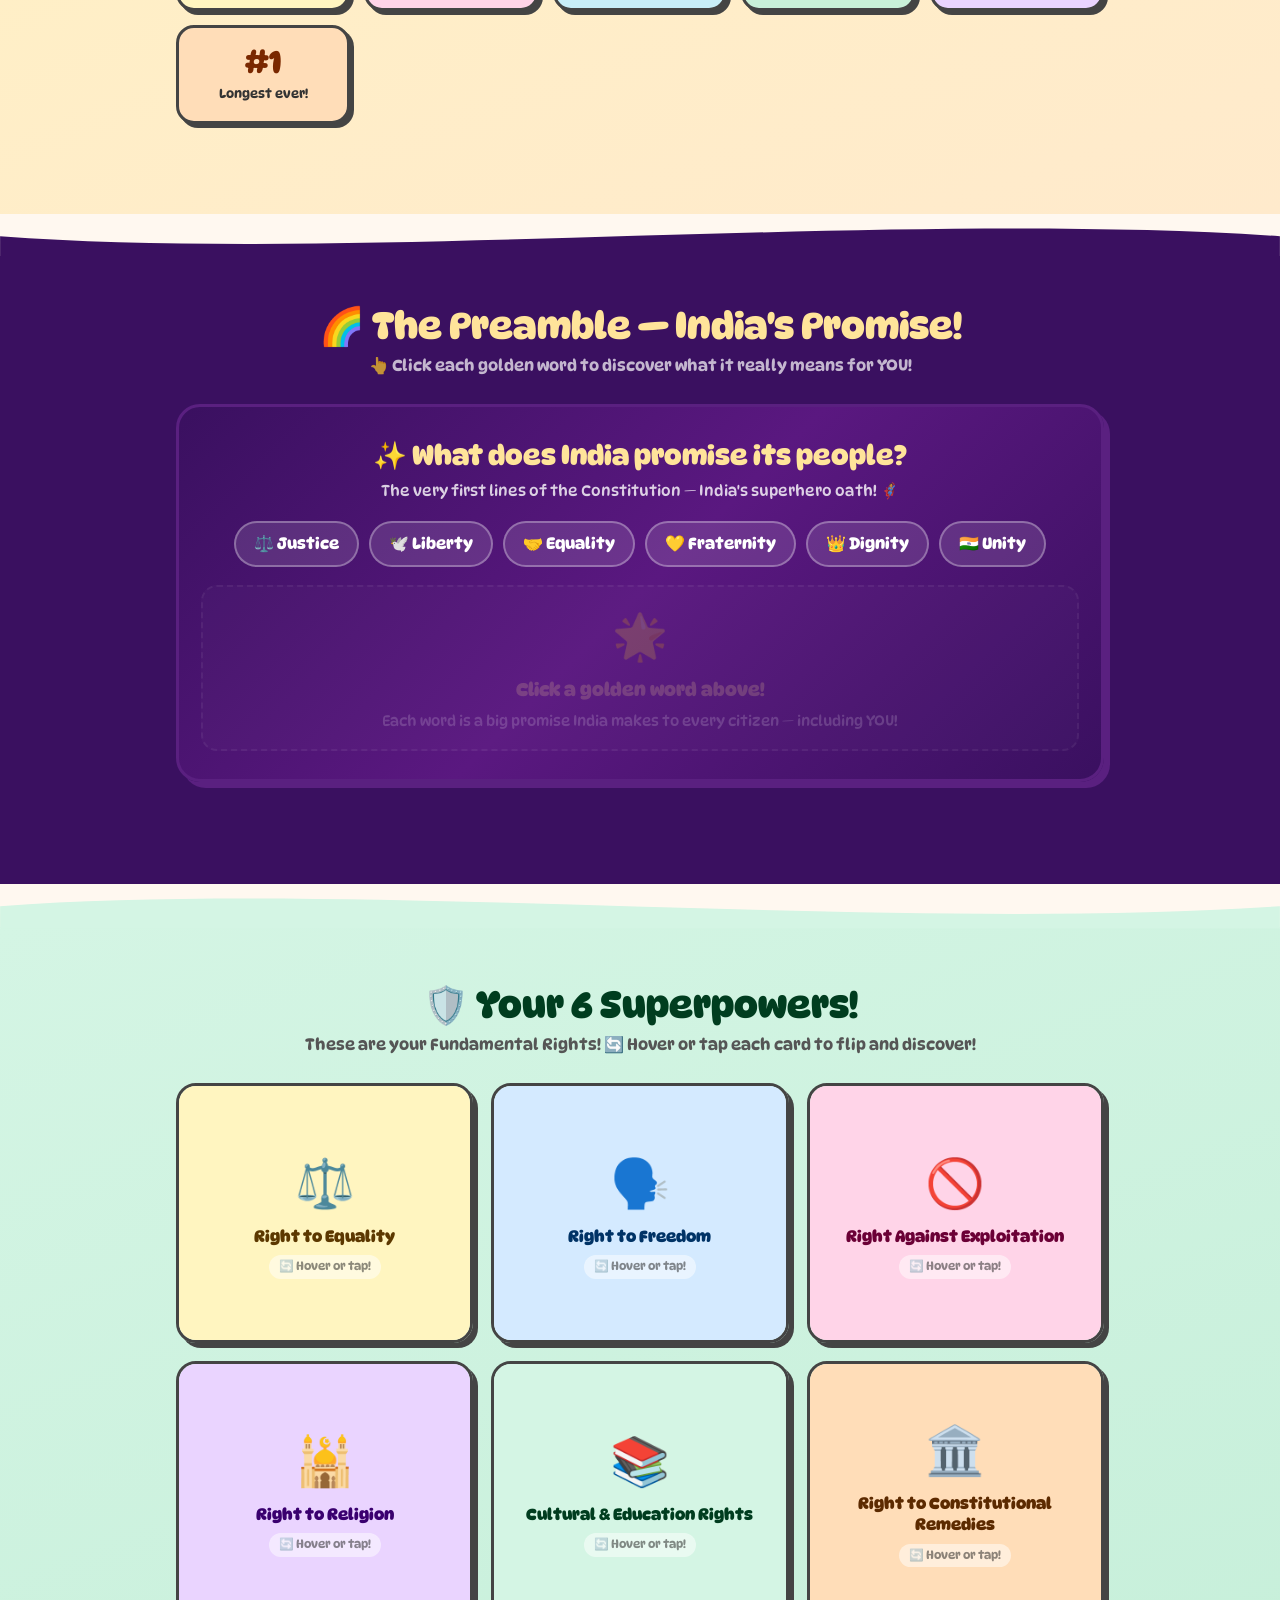
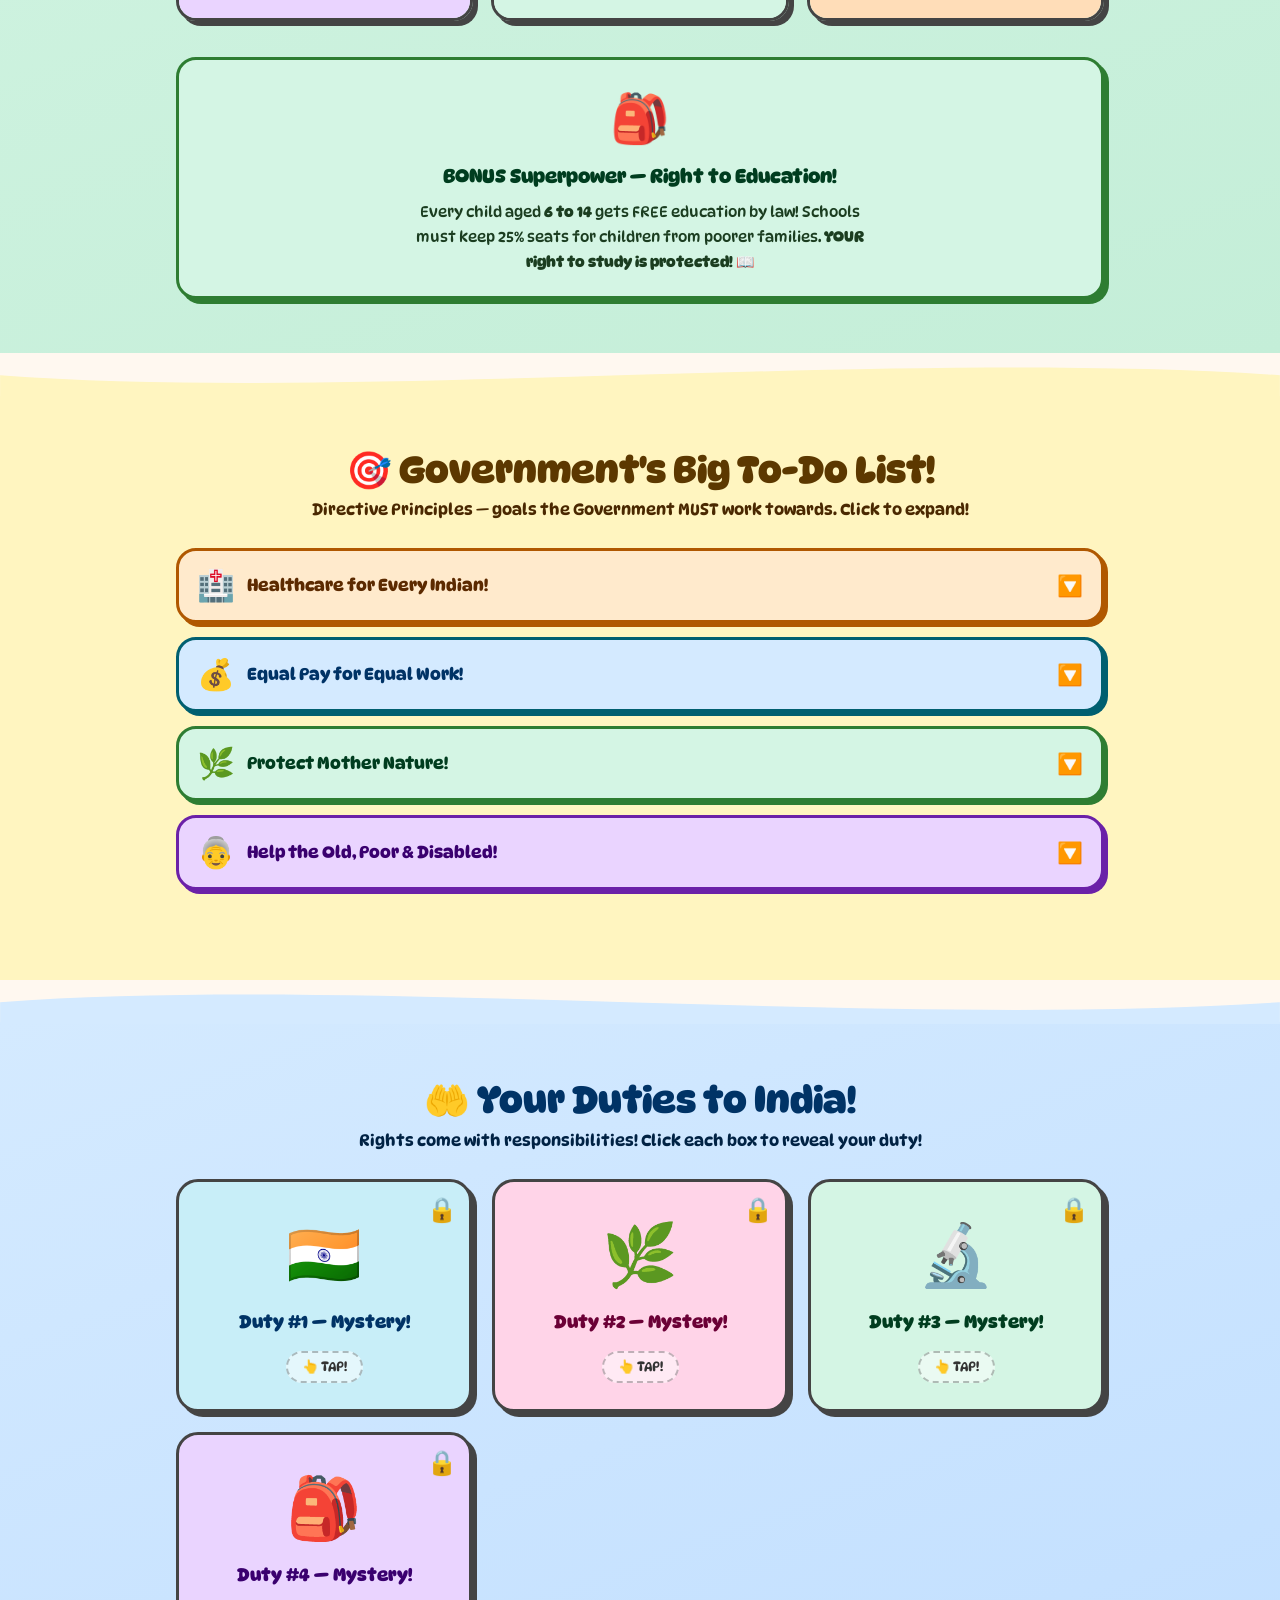
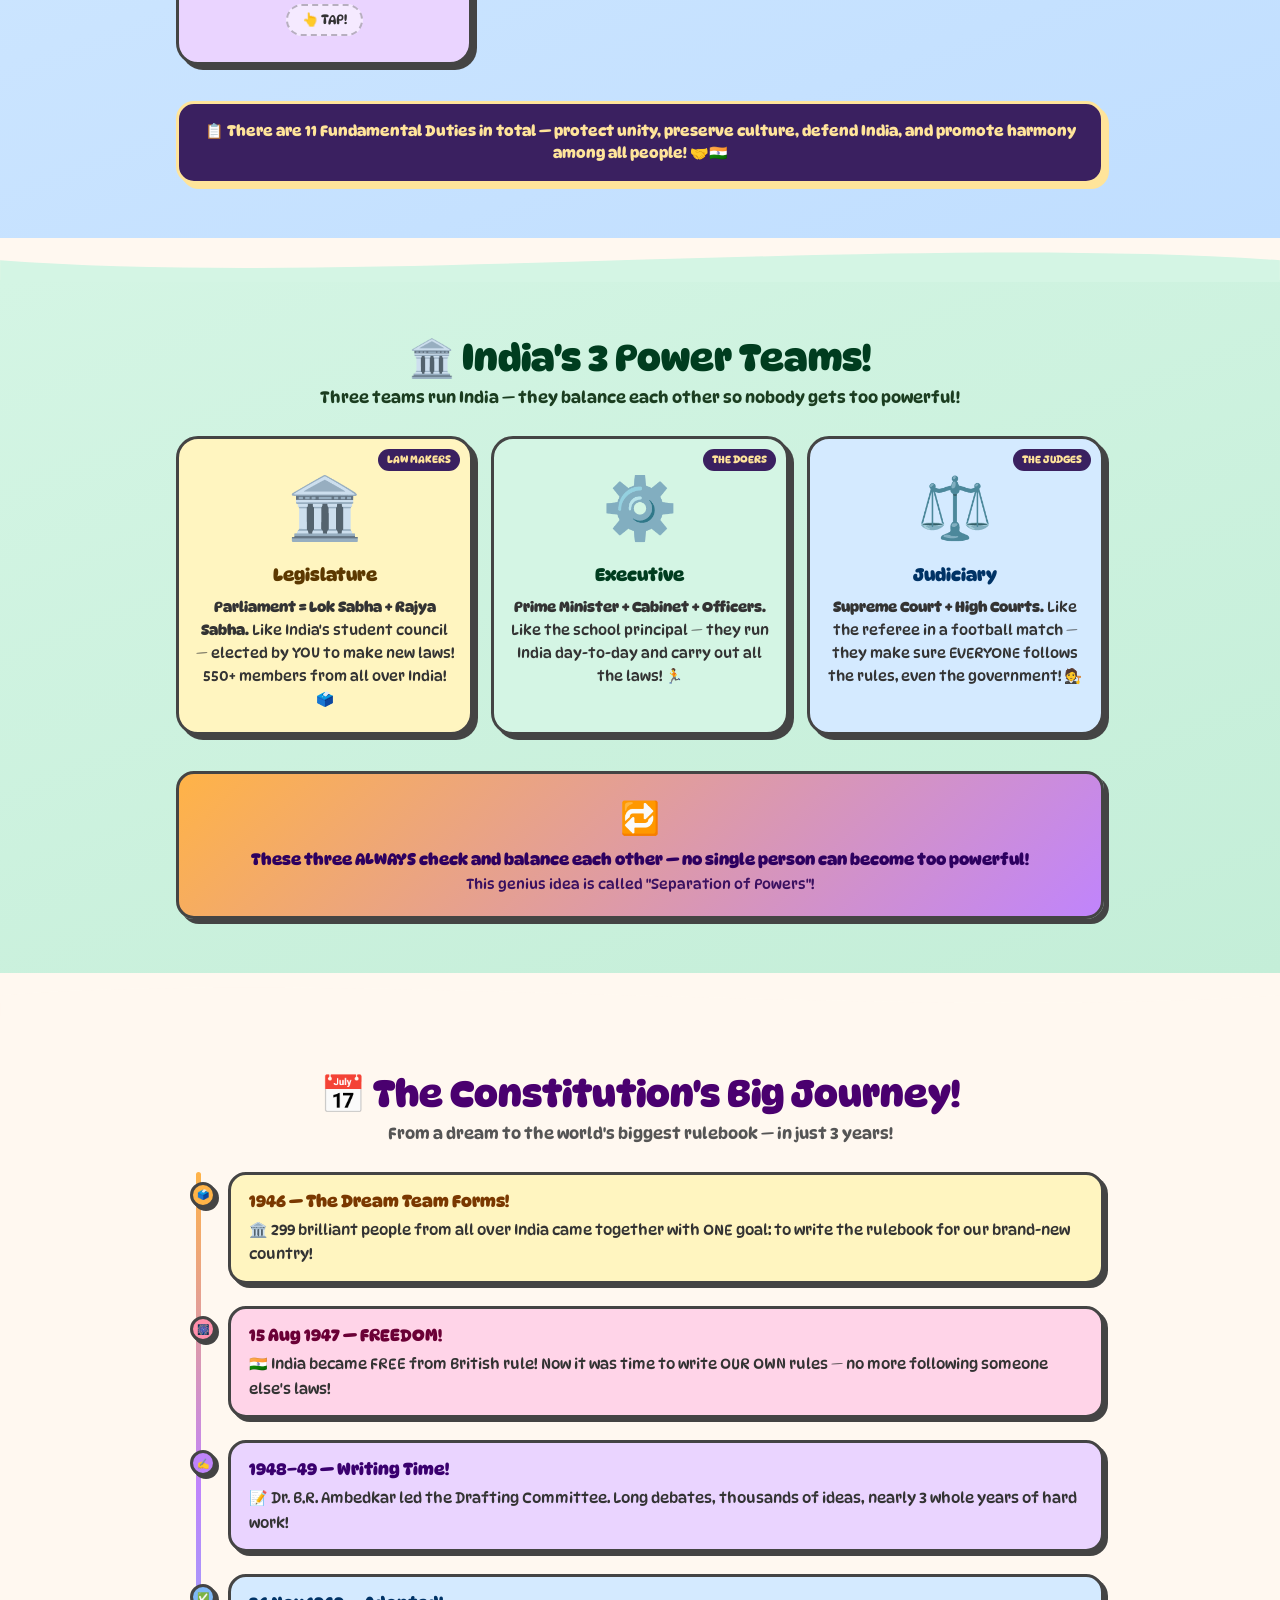
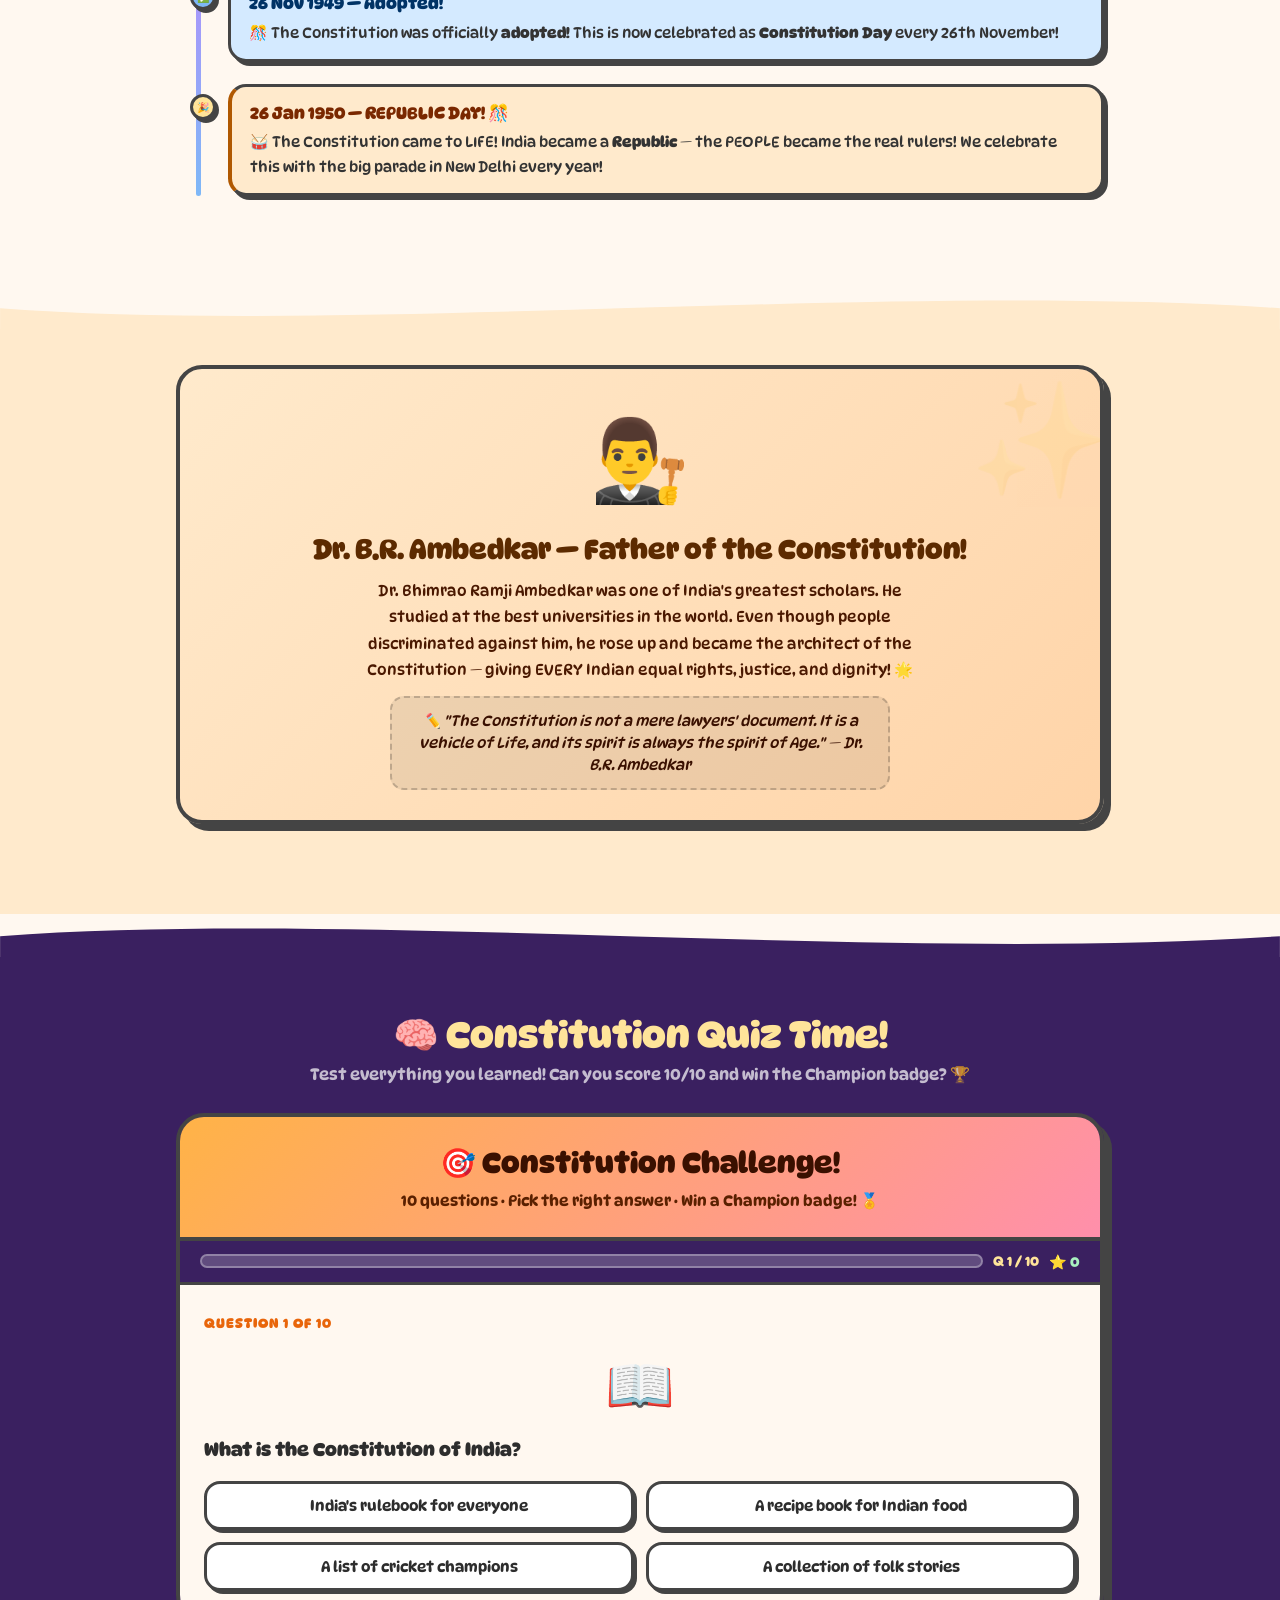
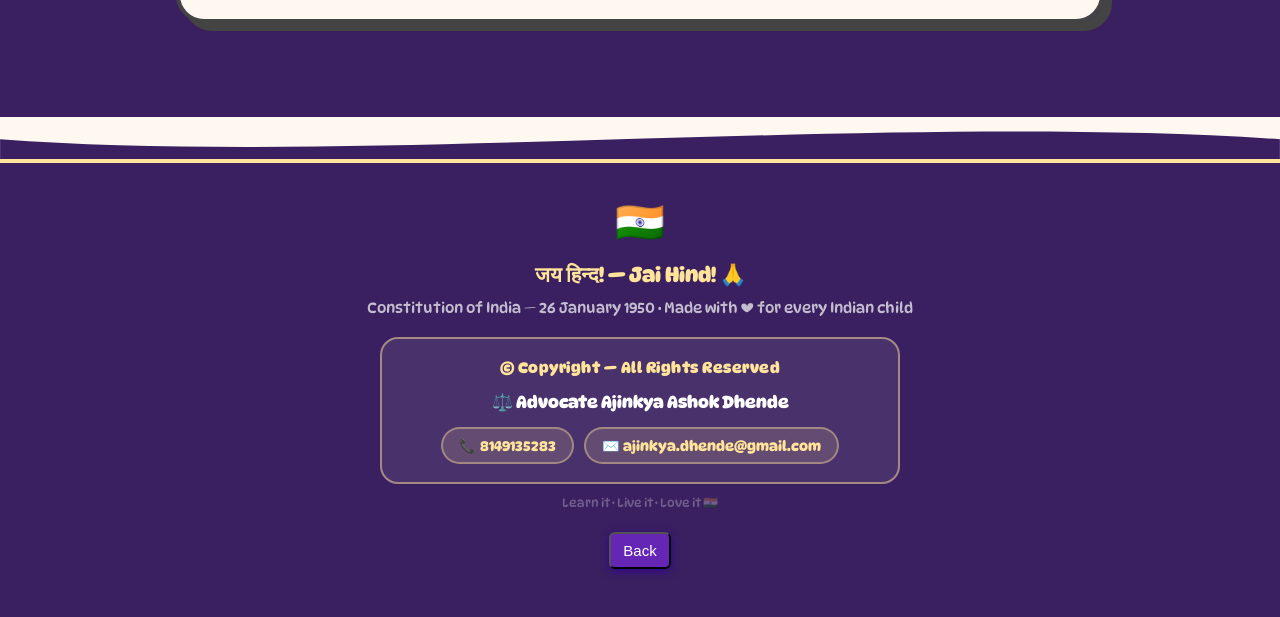
==== commit e0f75f8c: "Update constitutionforkids_eng.html" ====
--- a/constitutionforkids_eng.html
+++ b/constitutionforkids_eng.html
@@ -4,6 +4,15 @@
 <meta charset="UTF-8">
 <meta name="viewport" content="width=device-width, initial-scale=1.0">
 <title>India's Constitution for Kids 🇮🇳</title>
+<meta name="description" content="Learn India's Constitution the fun way! Interactive guide to India's Constitution for kids. Understand fundamental rights, duties, and how the Indian government works.">
+<meta name="robots" content="index, follow, max-snippet:-1, max-image-preview:large, max-video-preview:-1">
+<link rel="canonical" href="https://www.dhendeassociates.com/constitutionforkids_eng.html">
+<meta property="og:type" content="website">
+<meta property="og:title" content="India's Constitution for Kids 🇮🇳">
+<meta property="og:description" content="Learn India's Constitution the fun way! Interactive guide to India's Constitution for kids. Understand fundamental rights, duties, and how the Indian government works.">
+<meta property="og:url" content="https://www.dhendeassociates.com/constitutionforkids_eng.html">
+<meta property="og:image" content="https://www.dhendeassociates.com/og-image.png">
+<meta name="twitter:card" content="summary_large_image">
 <link href="https://fonts.googleapis.com/css2?family=DynaPuff:wght@400;500;600;700&display=swap" rel="stylesheet">
 <style>
 :root{
@@ -223,13 +232,20 @@
   .fcard{height:auto;min-height:260px;}
 }
 </style>
+<!-- SEO Meta Tags -->
+<meta name="description" content="Trusted advocate & notary in Pune. 40+ years of legal practice in Motor Accident Claims, Insurance, Civil/Criminal Law, Property Law. Serving Maharashtra & India.">
+<meta name="keywords" content="Law for kids, constitution of India for kids, kids constitution, learning law for young citizens, best website for kids learing constitution, key concept of Indian constitution, interactive constitution for the young minds, Dhende Associates, Pune advocate, notary services, legal practice, motor accident claims, insurance law, civil law, criminal law, property law, Maharashtra legal services, India legal services">
 </head>
 <body>
 <div class="star-bg" id="starBg"></div>
 
 <!-- HERO -->
 <div class="hero">
+  <div style="text-align: right; padding: 10px;">
+    <a href="constitutionforkids_mar.html" class="lang-option">मराठी</a>
+  </div>
   <div class="hero-dots"></div>
+  
      <div className="nav-inner">
        <a href="index.html#home">
           <img width="150" height="150" src="favicon.png" alt="Dhende Associates Logo" class="nav-logo"  onclick="window.location.href='index.html#home'"/> 
@@ -367,13 +383,13 @@
     <div class="fcard" onclick="this.classList.toggle('flipped')">
       <div class="finner">
         <div class="ffront" style="background:#EAD4FF;"><div class="fe">🕌</div><h3 style="color:#3A006F;">Right to Religion</h3><div class="fhint">🔄 Hover or tap!</div></div>
-        <div class="fback" style="background:#E0C8F8;"><div class="be">🛕🕌⛪</div><h4 style="color:#3A006F;">All Faiths Welcome!</h4><p style="color:#2A0050;">Follow ANY religion freely — Hindu, Muslim, Christian, Sikh or any other. India respects ALL faiths equally!</p></div>
+        <div class="fback" style="background:#E0C8F8;"><div class="be">🛕🕌⛪</div><h4 style="color:#3A006F;">All Faiths Welcome!</h4><p style="color:#2A0050;">Follow ANY religion freely — Hindu, Muslim, Christian, Sikh, Buddhist, Jain or any other. India respects ALL faiths equally!</p></div>
       </div>
     </div>
     <div class="fcard" onclick="this.classList.toggle('flipped')">
       <div class="finner">
         <div class="ffront" style="background:#D4F5E4;"><div class="fe">📚</div><h3 style="color:#003D1F;">Cultural & Education Rights</h3><div class="fhint">🔄 Hover or tap!</div></div>
-        <div class="fback" style="background:#C4EED8;"><div class="be">🌏</div><h4 style="color:#003D1F;">Your Culture Lives!</h4><p style="color:#002A12;">Tamil, Bengali, Marathi — ALL Indian languages are protected! Your culture and heritage will survive! 🌺</p></div>
+        <div class="fback" style="background:#C4EED8;"><div class="be">🌏</div><h4 style="color:#003D1F;">Your Culture Lives!</h4><p style="color:#002A12;">Marathi, Hindi, Kannada, Tamil, Bengali, English  — ALL Indian languages are protected! Your culture and heritage will survive! 🌺</p></div>
       </div>
     </div>
     <div class="fcard" onclick="this.classList.toggle('flipped')">
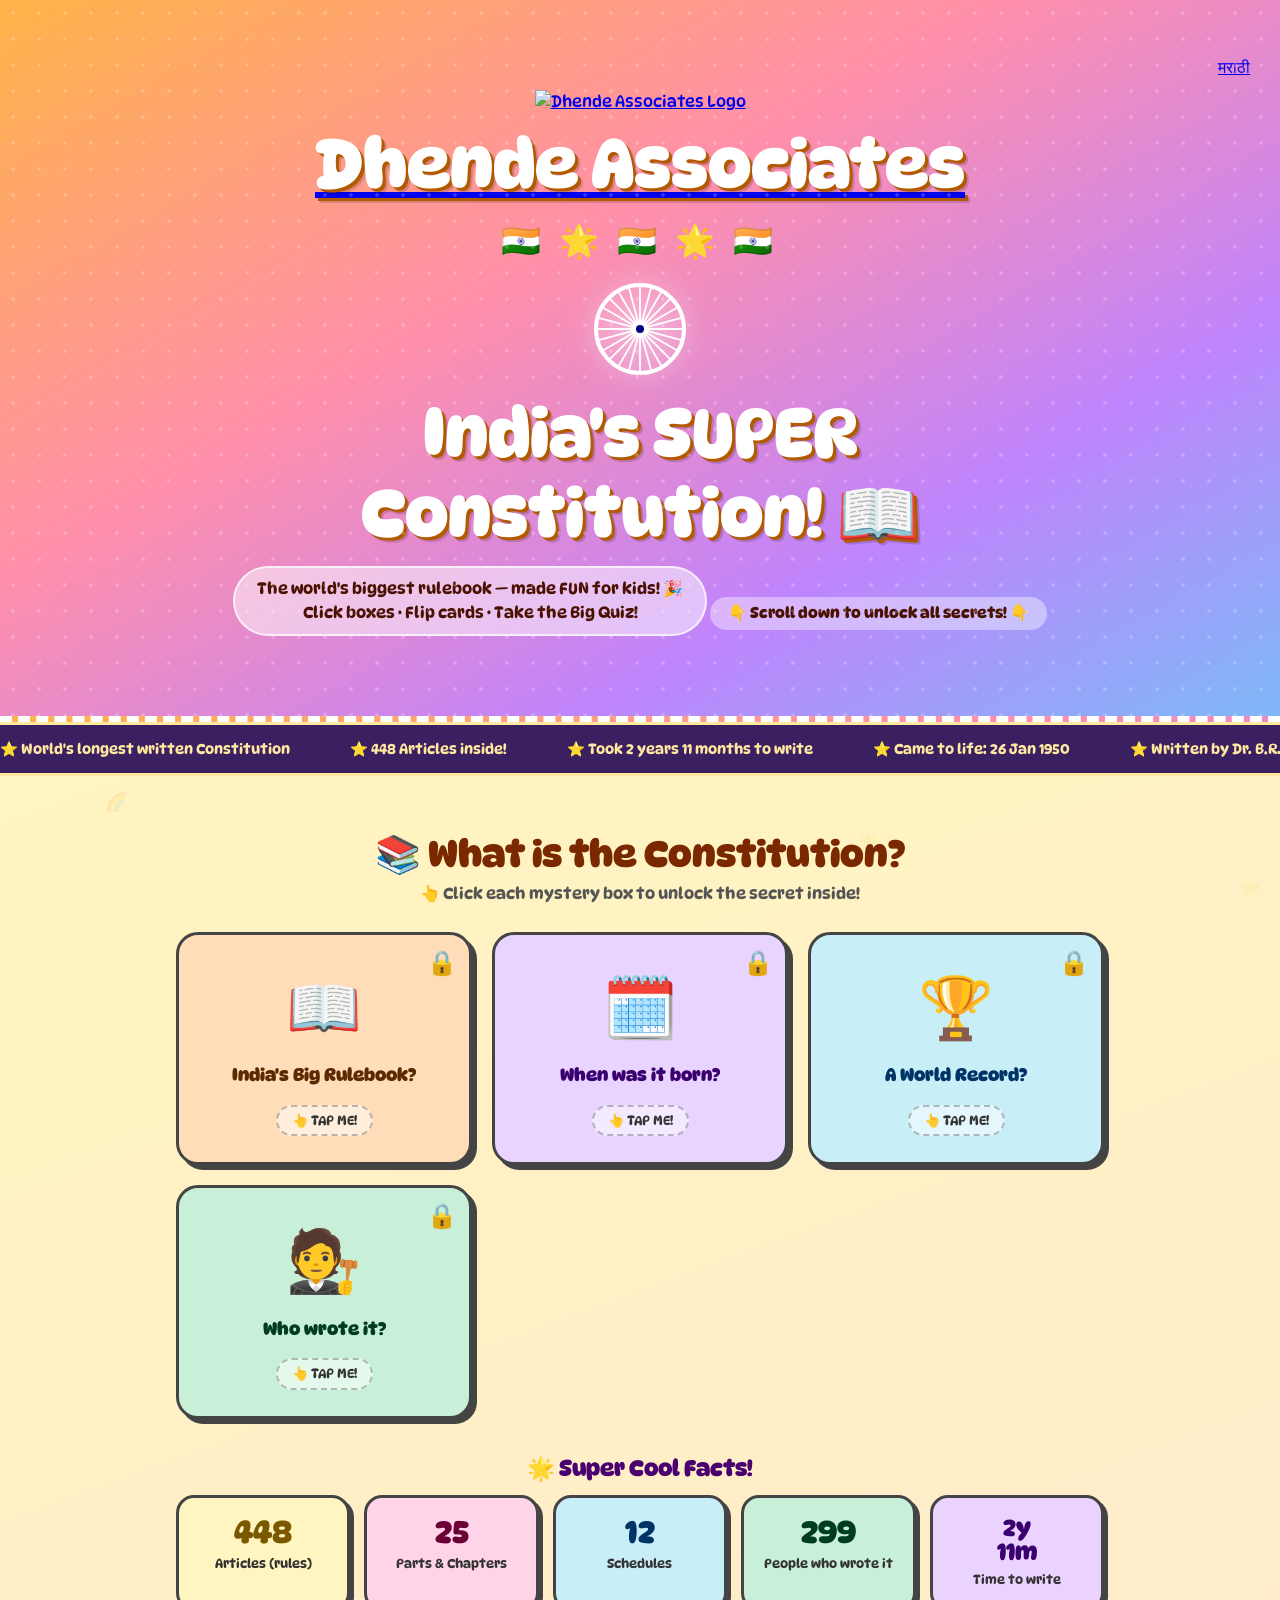
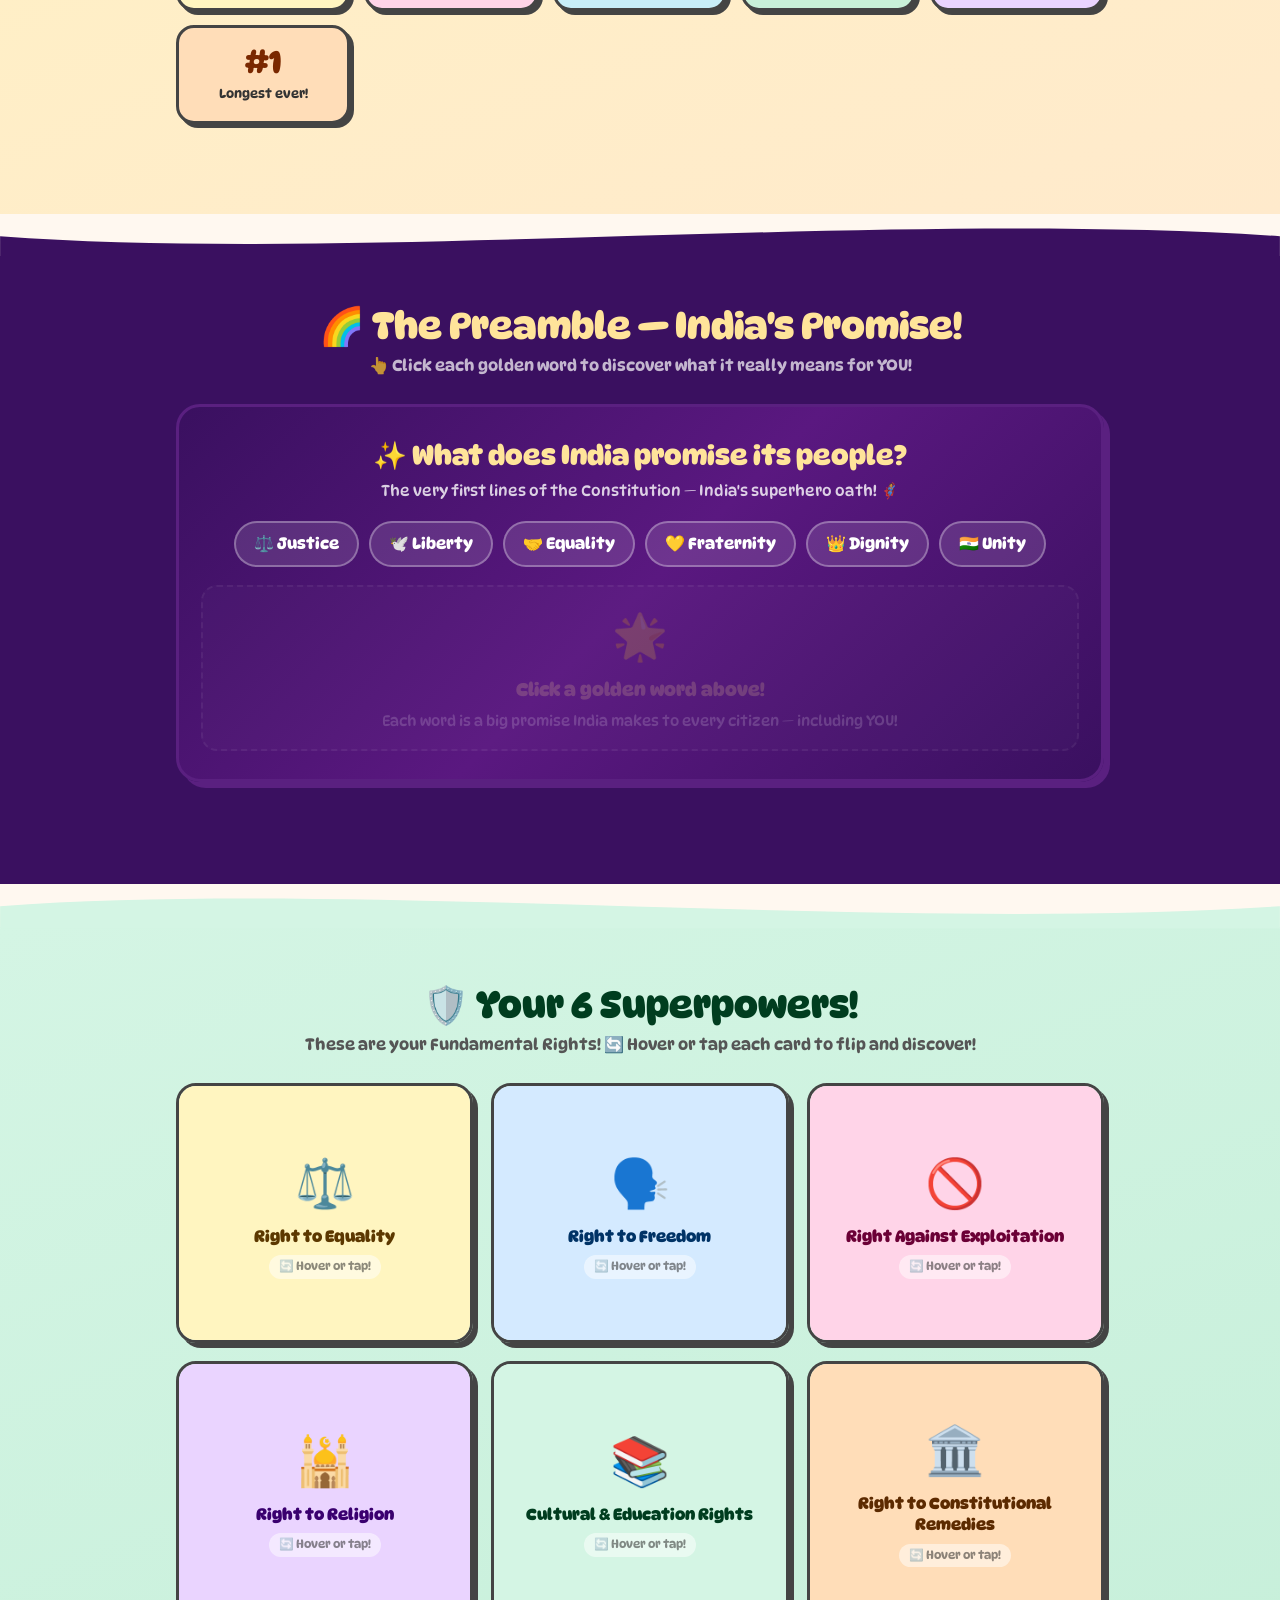
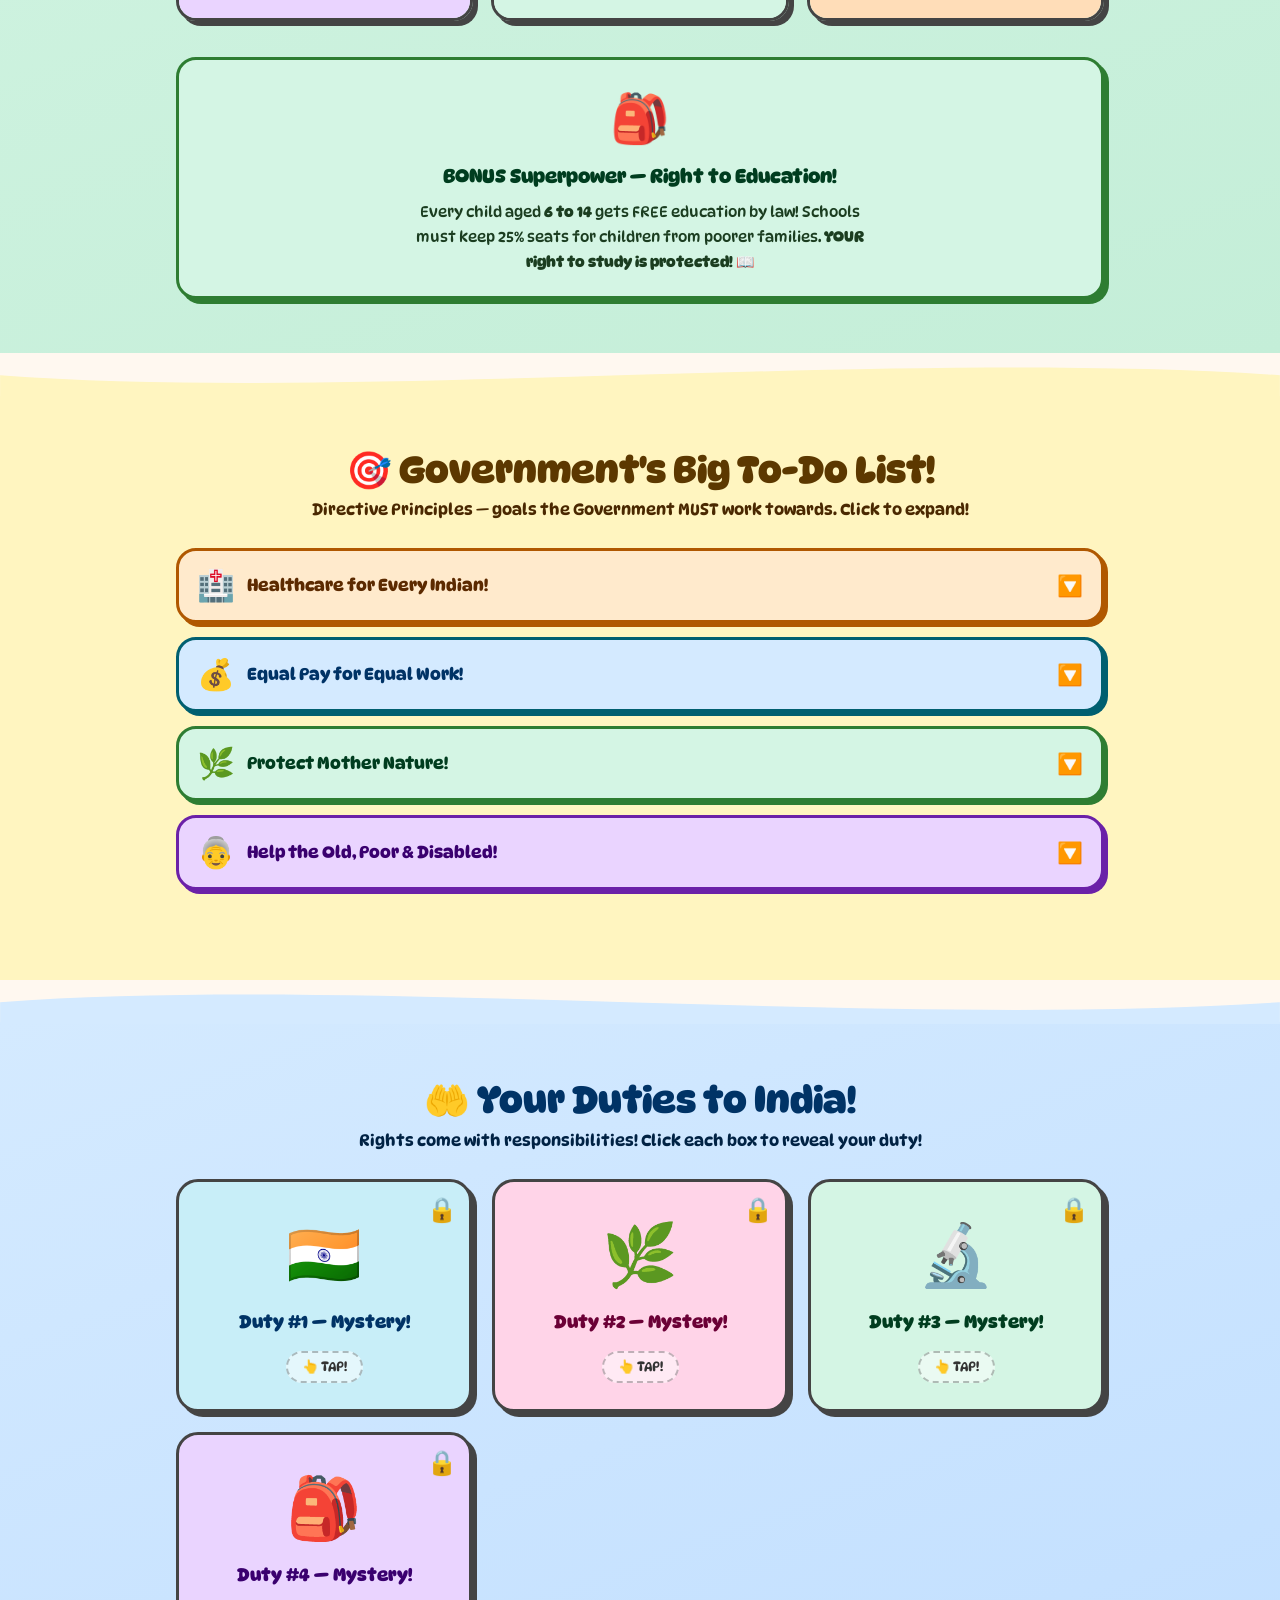
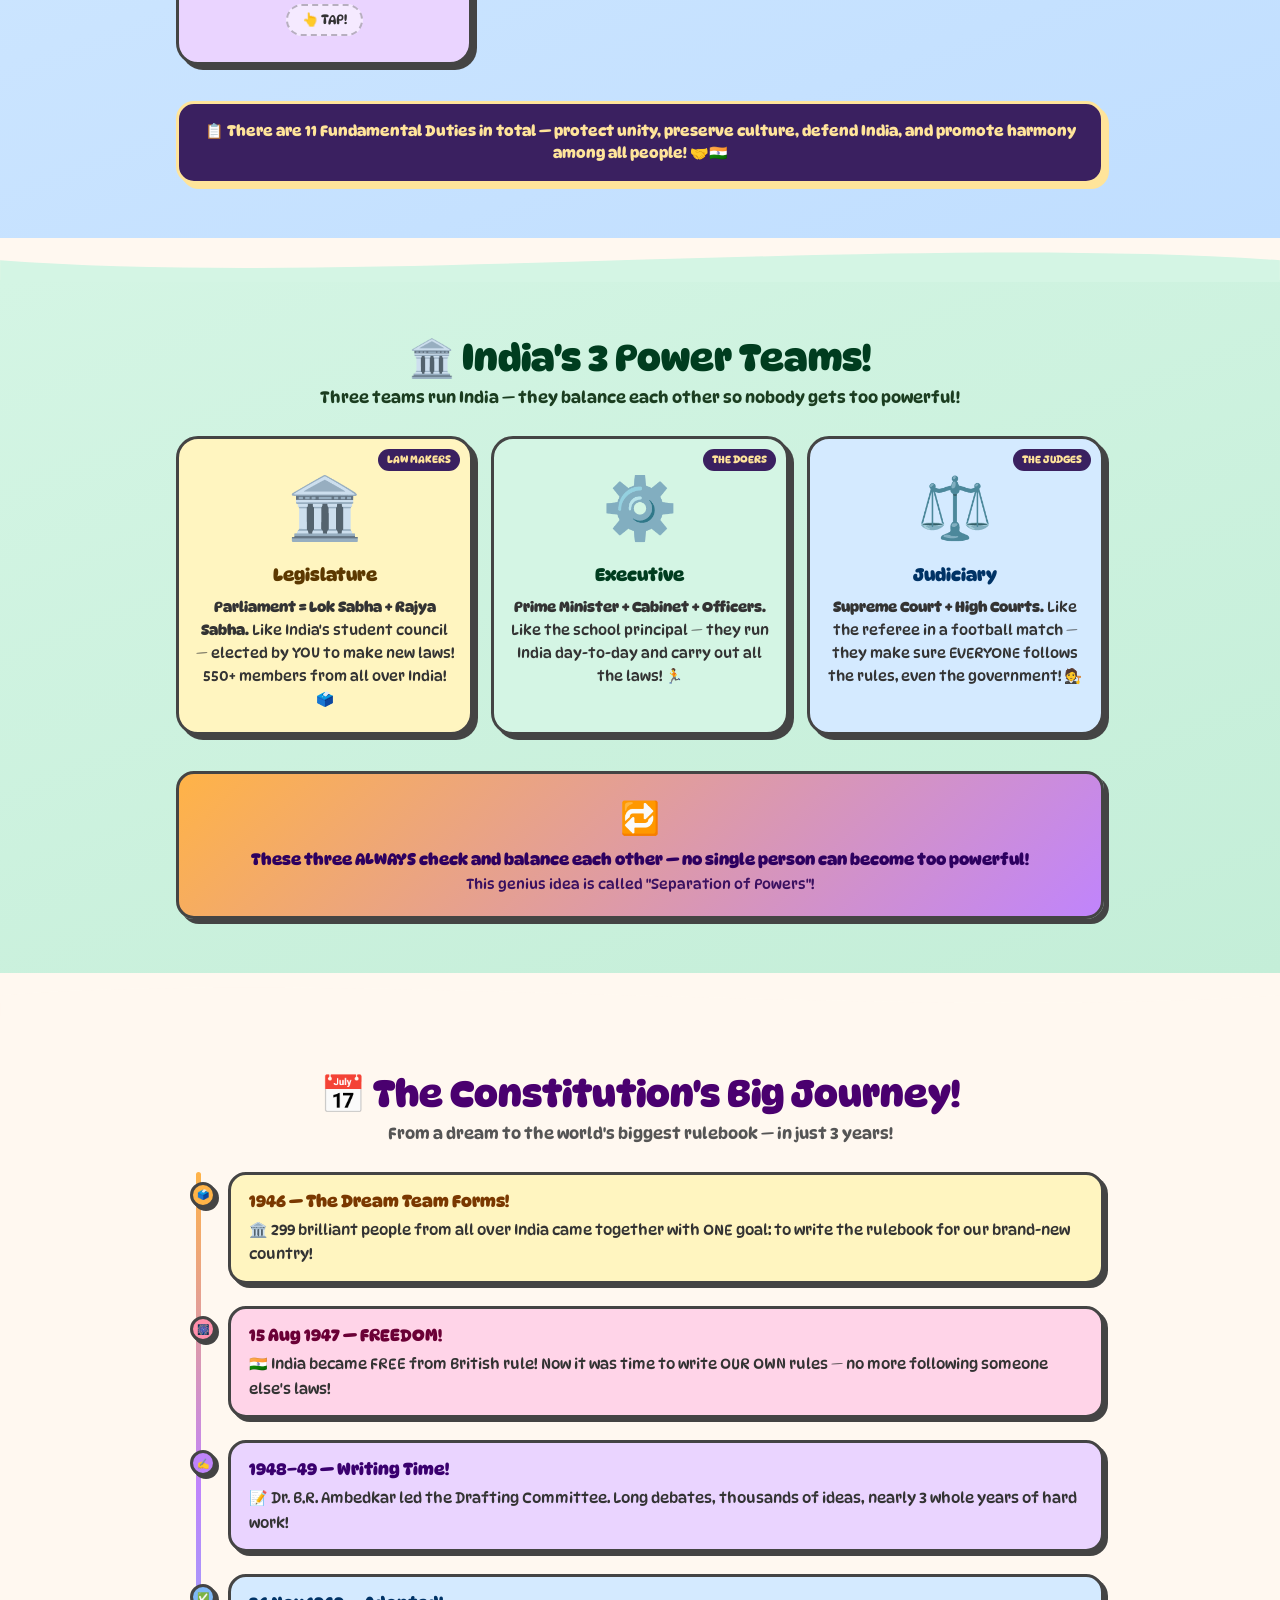
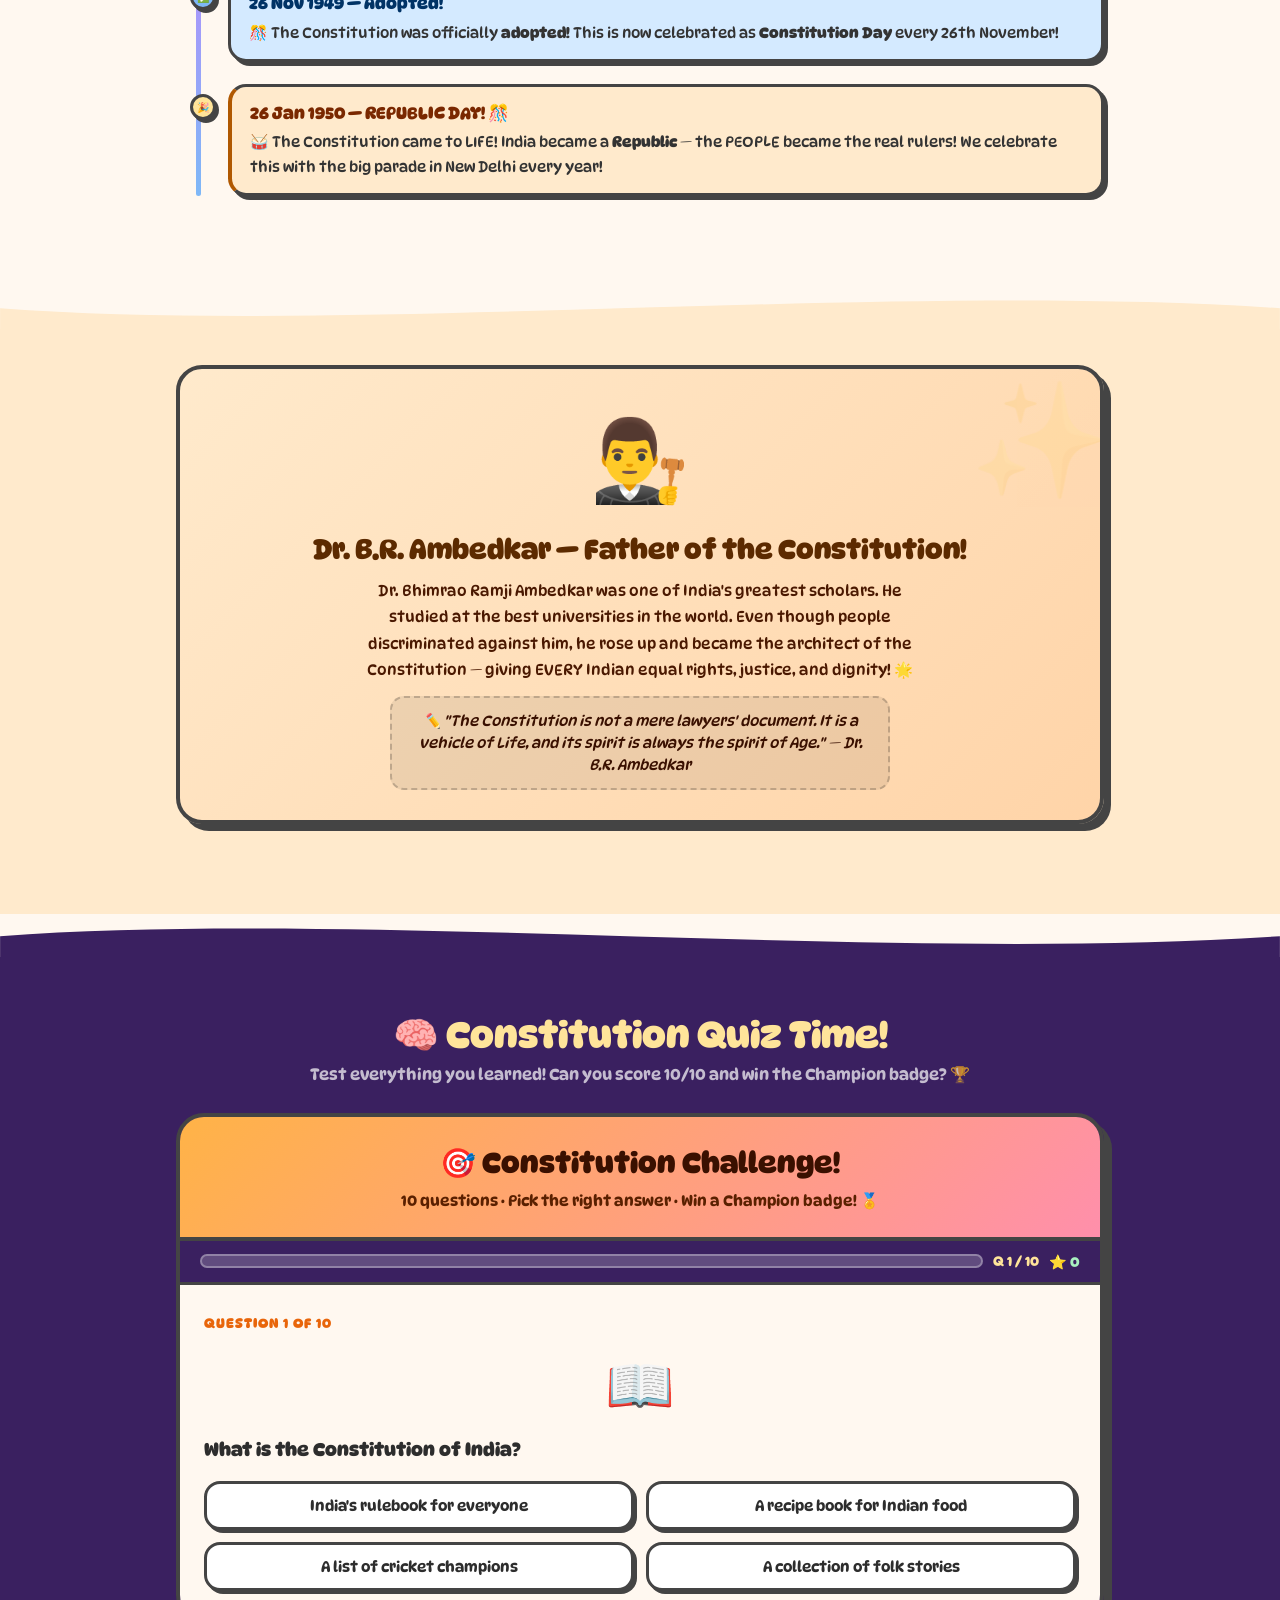
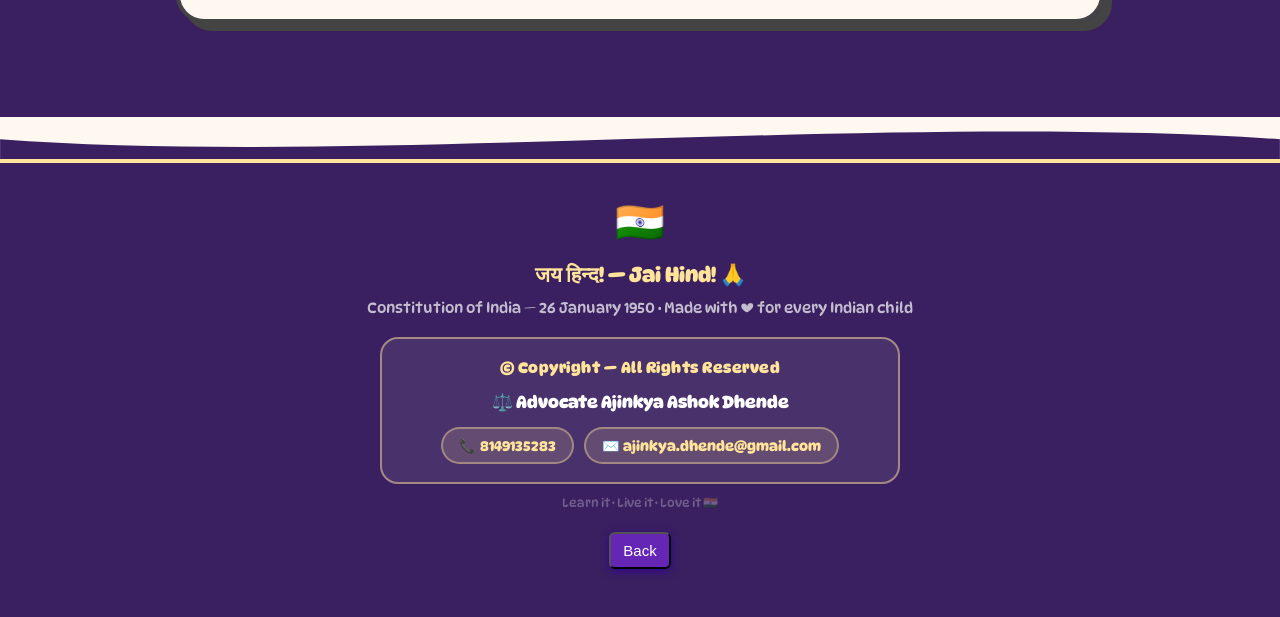
==== commit b68e02e3: "Update constitutionforkids_eng.html" ====
--- a/constitutionforkids_eng.html
+++ b/constitutionforkids_eng.html
@@ -1,6 +1,16 @@
 <!DOCTYPE html>
 <html lang="en">
 <head>
+
+  <!-- Google Tag Manager -->
+<script>(function(w,d,s,l,i){w[l]=w[l]||[];w[l].push({'gtm.start':
+new Date().getTime(),event:'gtm.js'});var f=d.getElementsByTagName(s)[0],
+j=d.createElement(s),dl=l!='dataLayer'?'&l='+l:'';j.async=true;j.src=
+'https://www.googletagmanager.com/gtm.js?id='+i+dl;f.parentNode.insertBefore(j,f);
+})(window,document,'script','dataLayer','GTM-T4ZG63FK');</script>
+<!-- End Google Tag Manager -->
+
+
 <meta charset="UTF-8">
 <meta name="viewport" content="width=device-width, initial-scale=1.0">
 <title>India's Constitution for Kids 🇮🇳</title>
@@ -237,6 +247,13 @@
 <meta name="keywords" content="Law for kids, constitution of India for kids, kids constitution, learning law for young citizens, best website for kids learing constitution, key concept of Indian constitution, interactive constitution for the young minds, Dhende Associates, Pune advocate, notary services, legal practice, motor accident claims, insurance law, civil law, criminal law, property law, Maharashtra legal services, India legal services">
 </head>
 <body>
+
+  <!-- Google Tag Manager (noscript) -->
+<noscript><iframe src="https://www.googletagmanager.com/ns.html?id=GTM-T4ZG63FK"
+height="0" width="0" style="display:none;visibility:hidden"></iframe></noscript>
+<!-- End Google Tag Manager (noscript) -->
+
+
 <div class="star-bg" id="starBg"></div>
 
 <!-- HERO -->
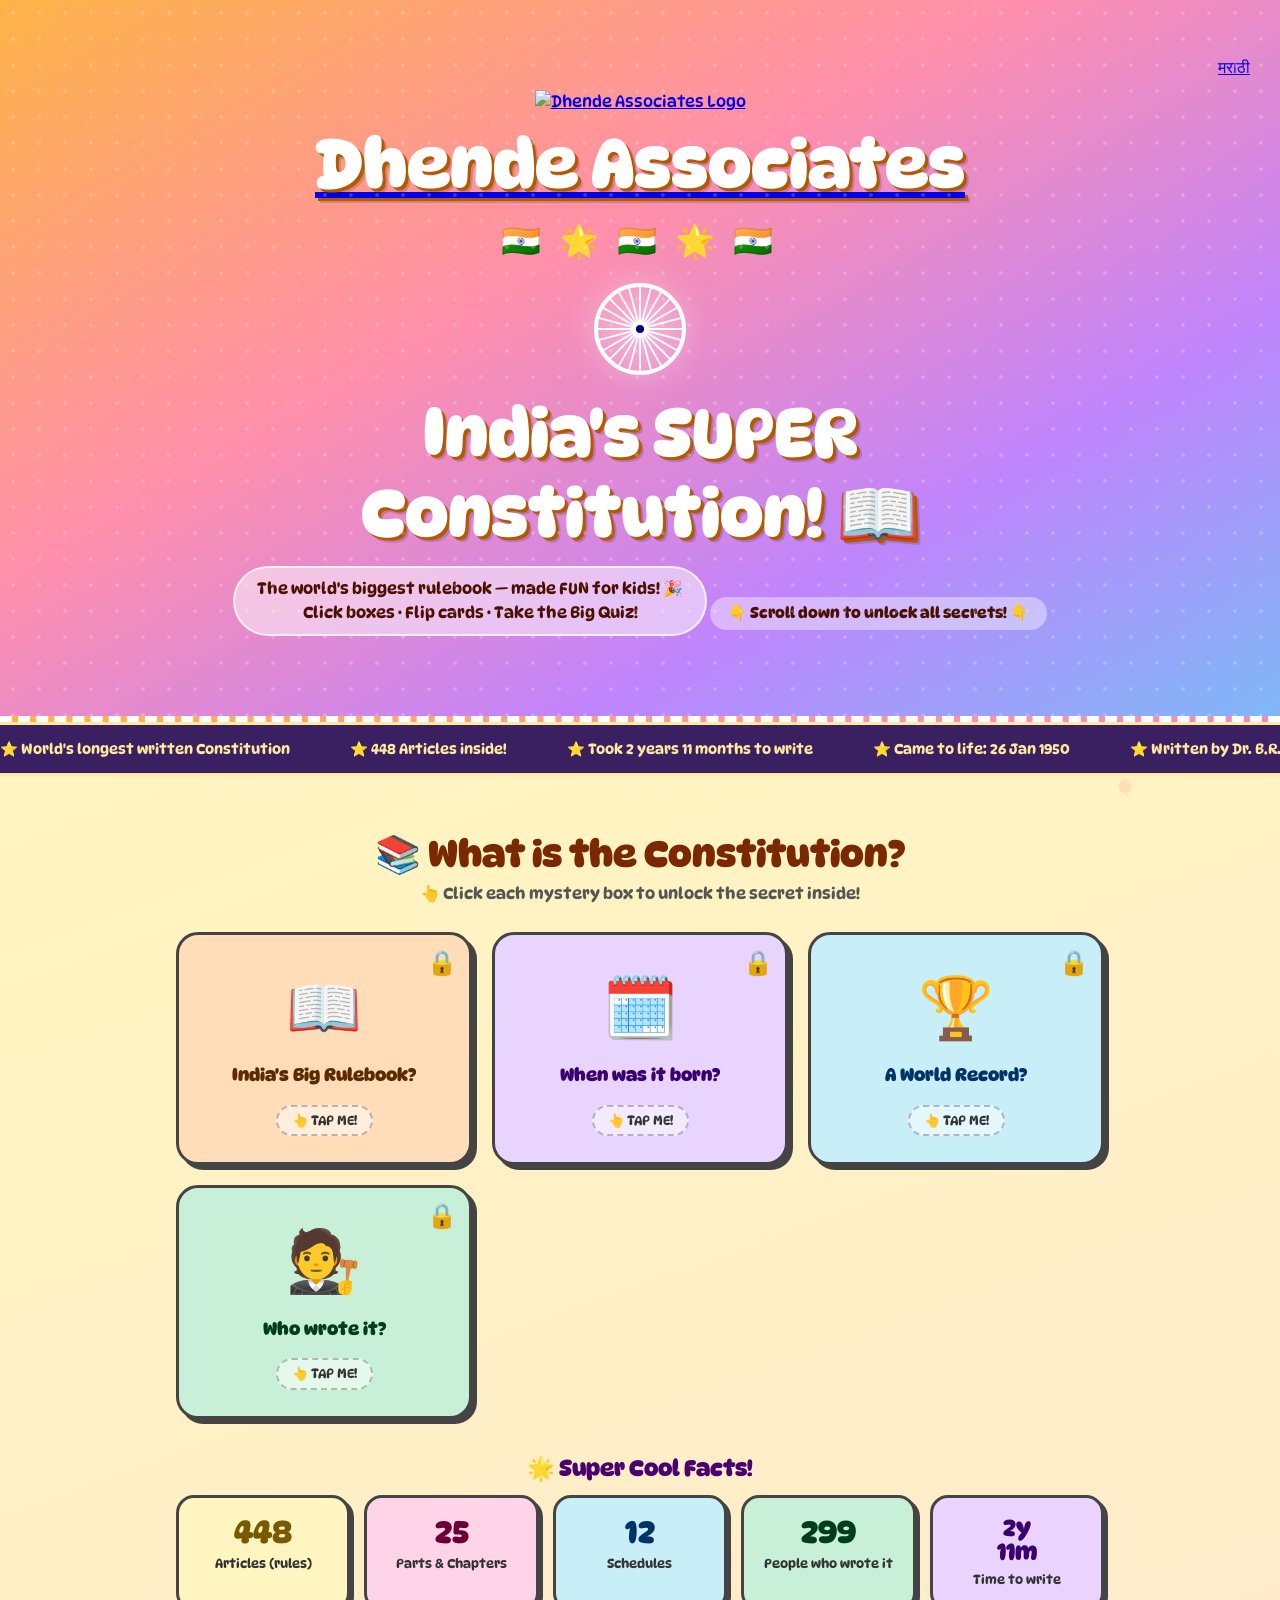
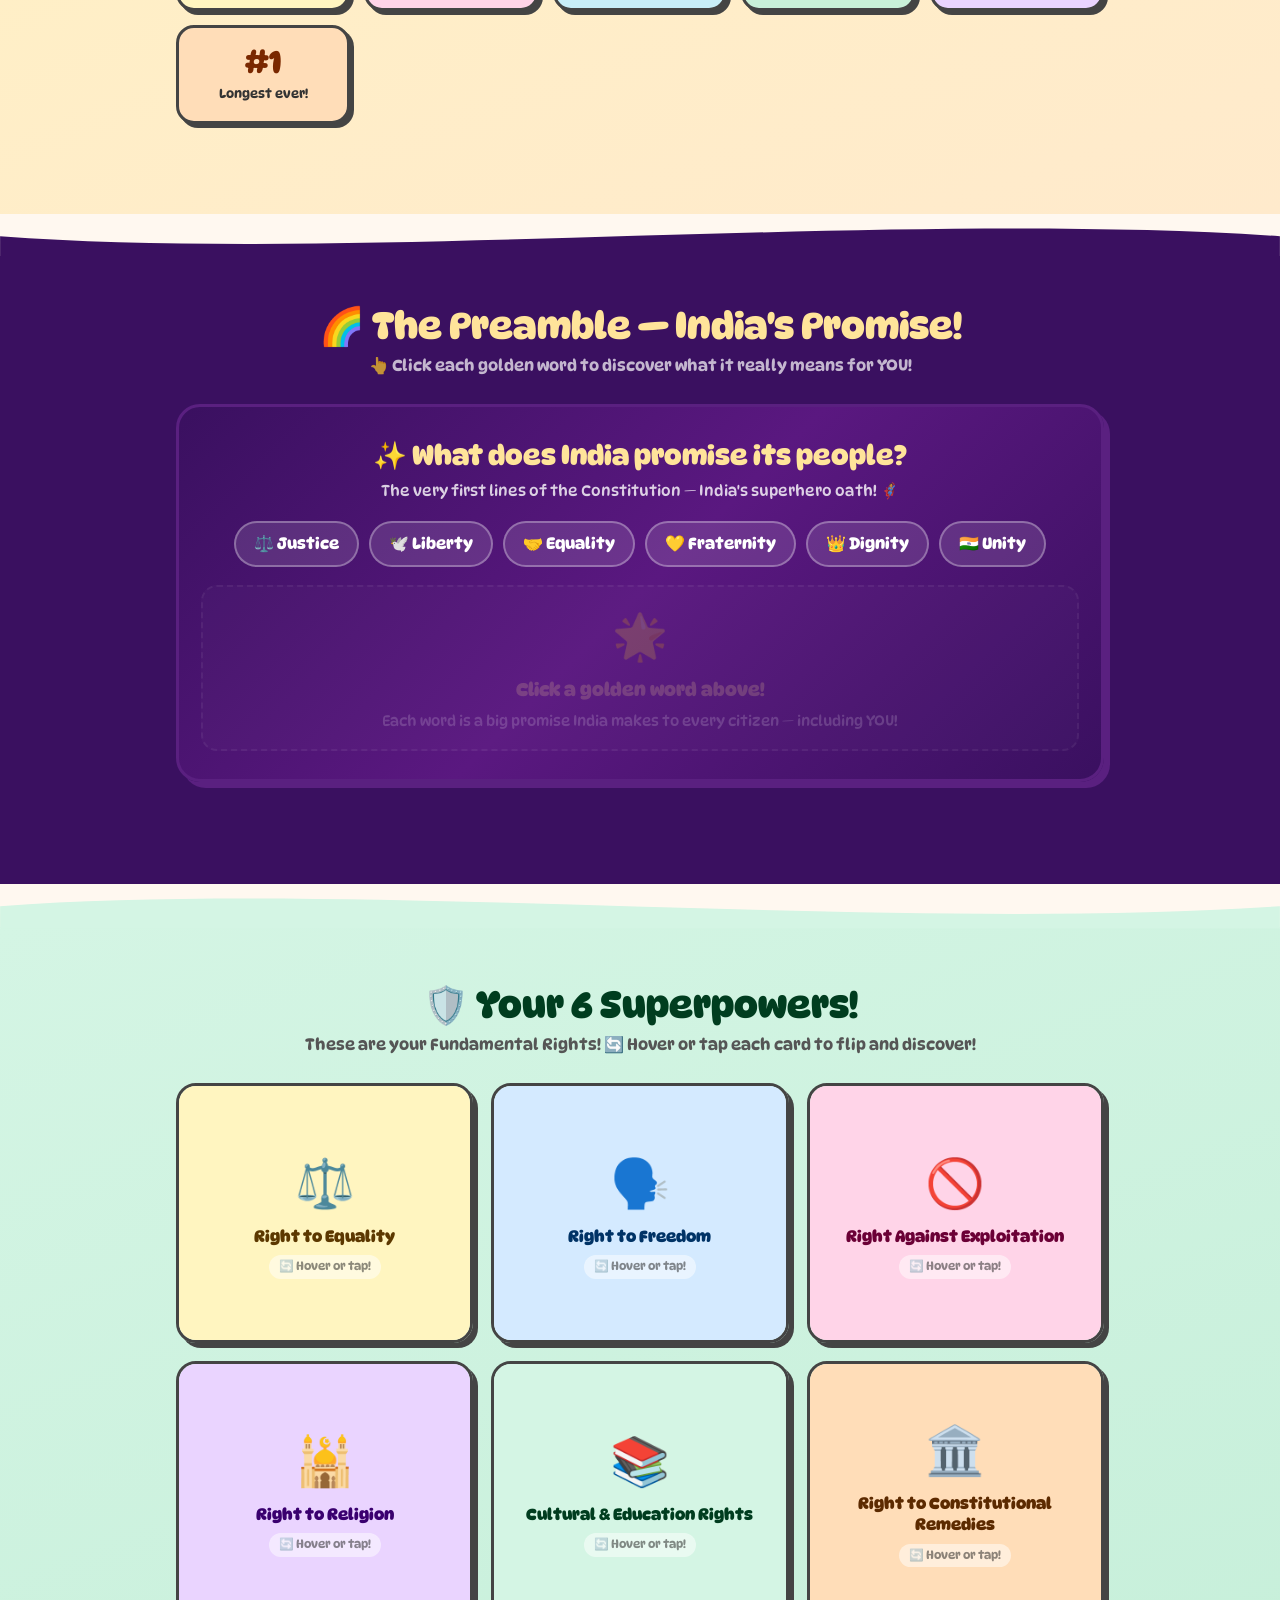
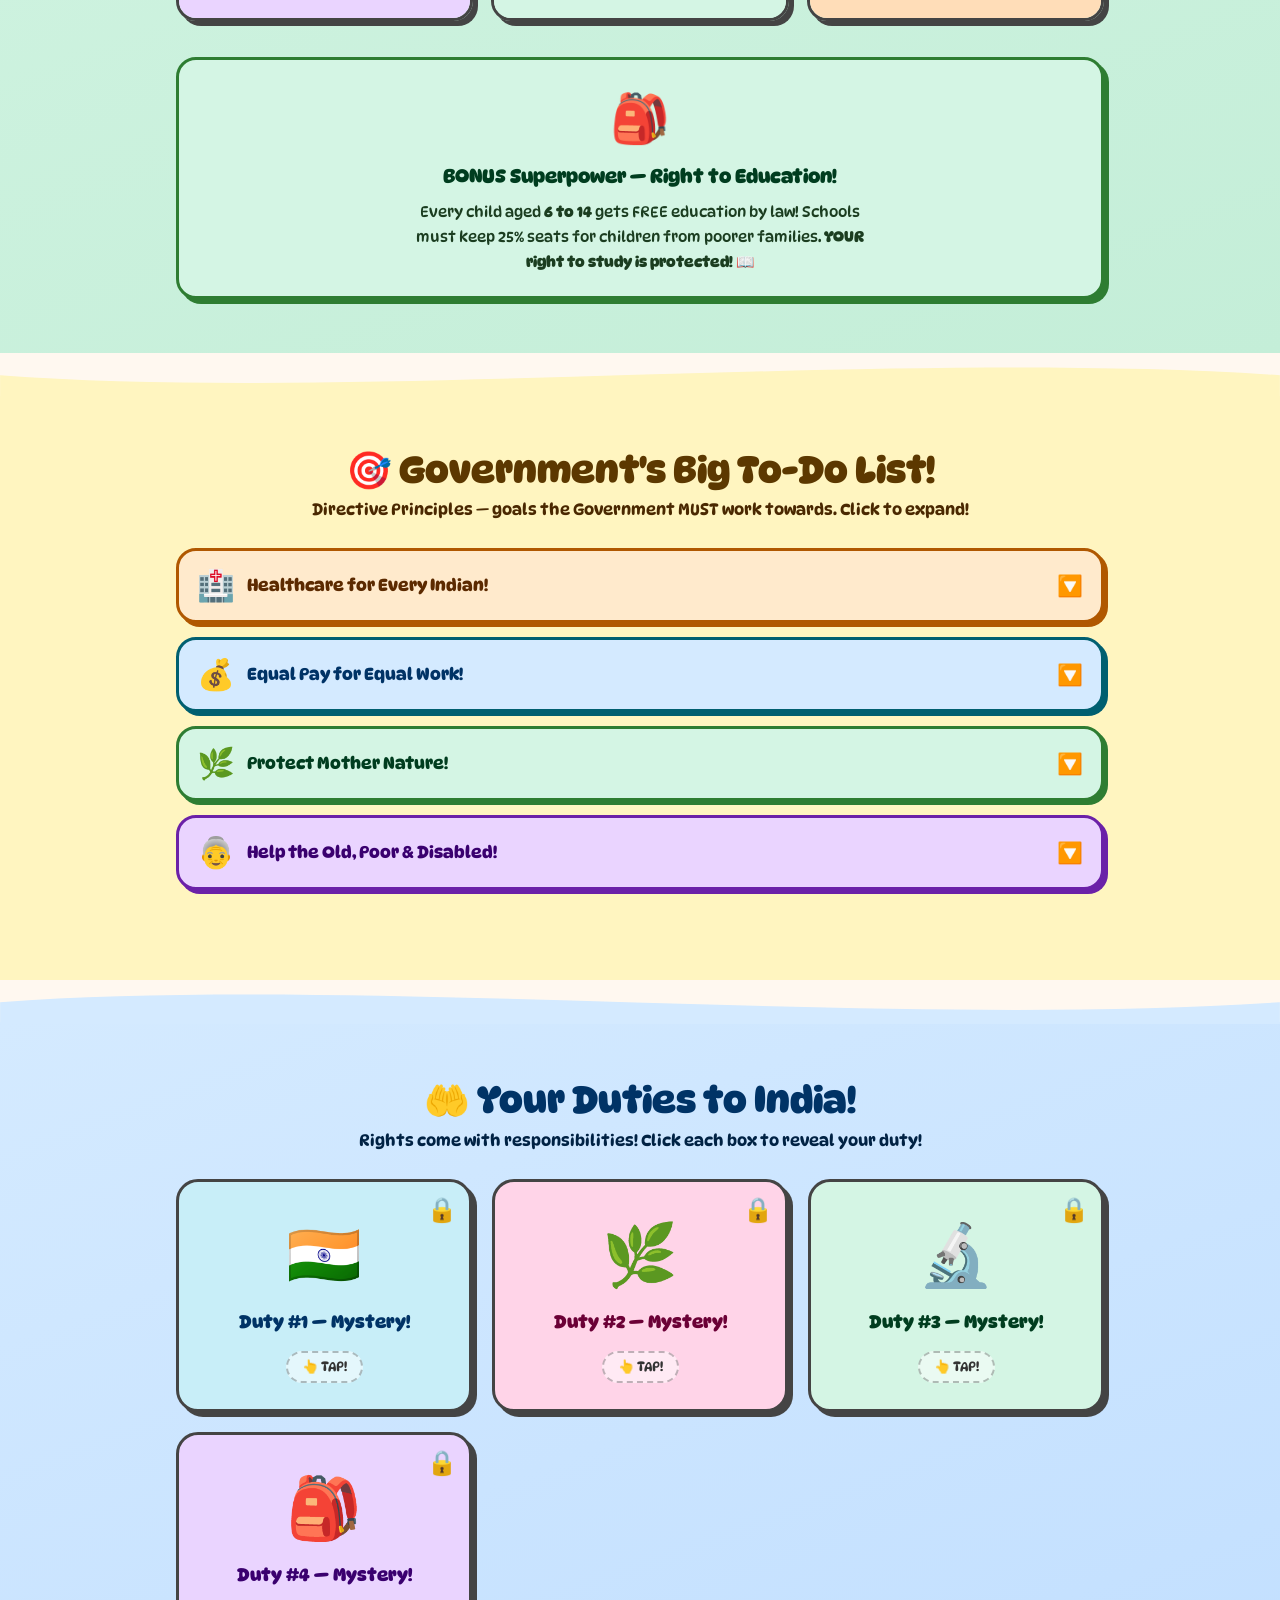
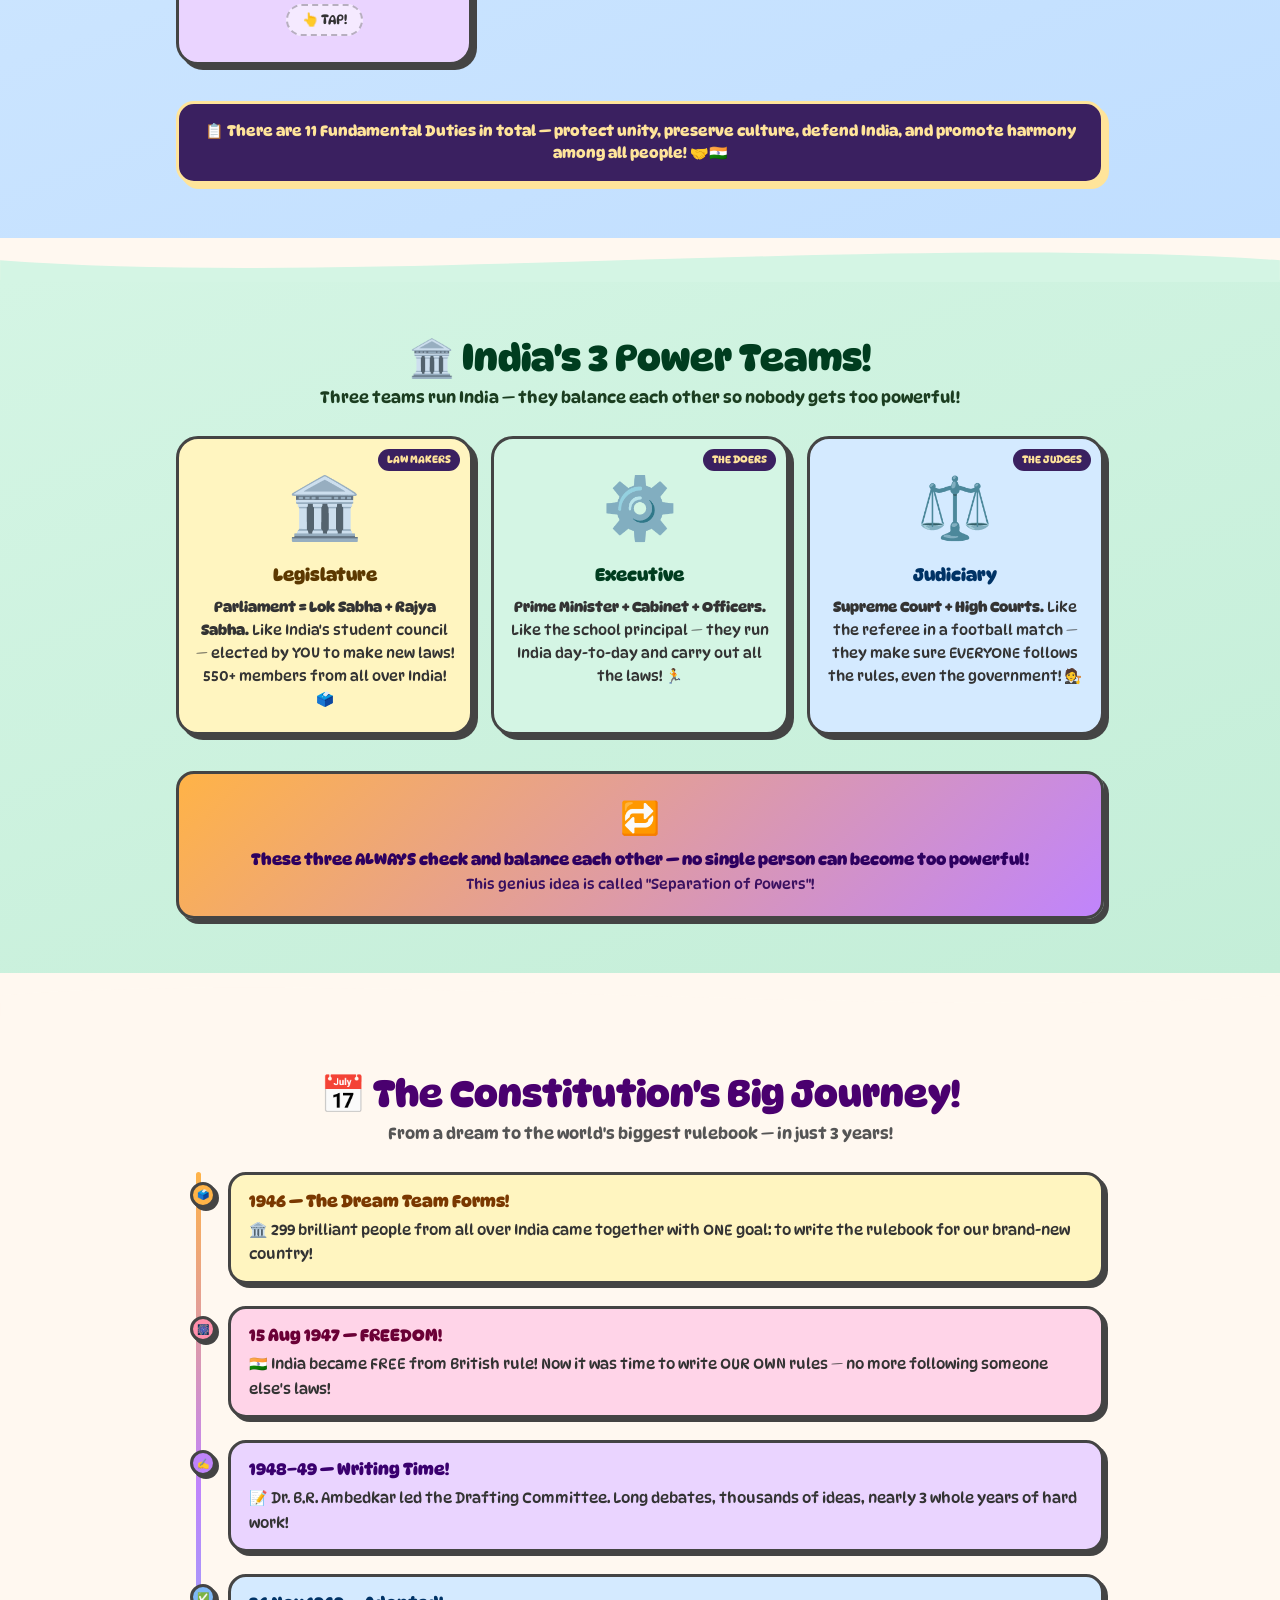
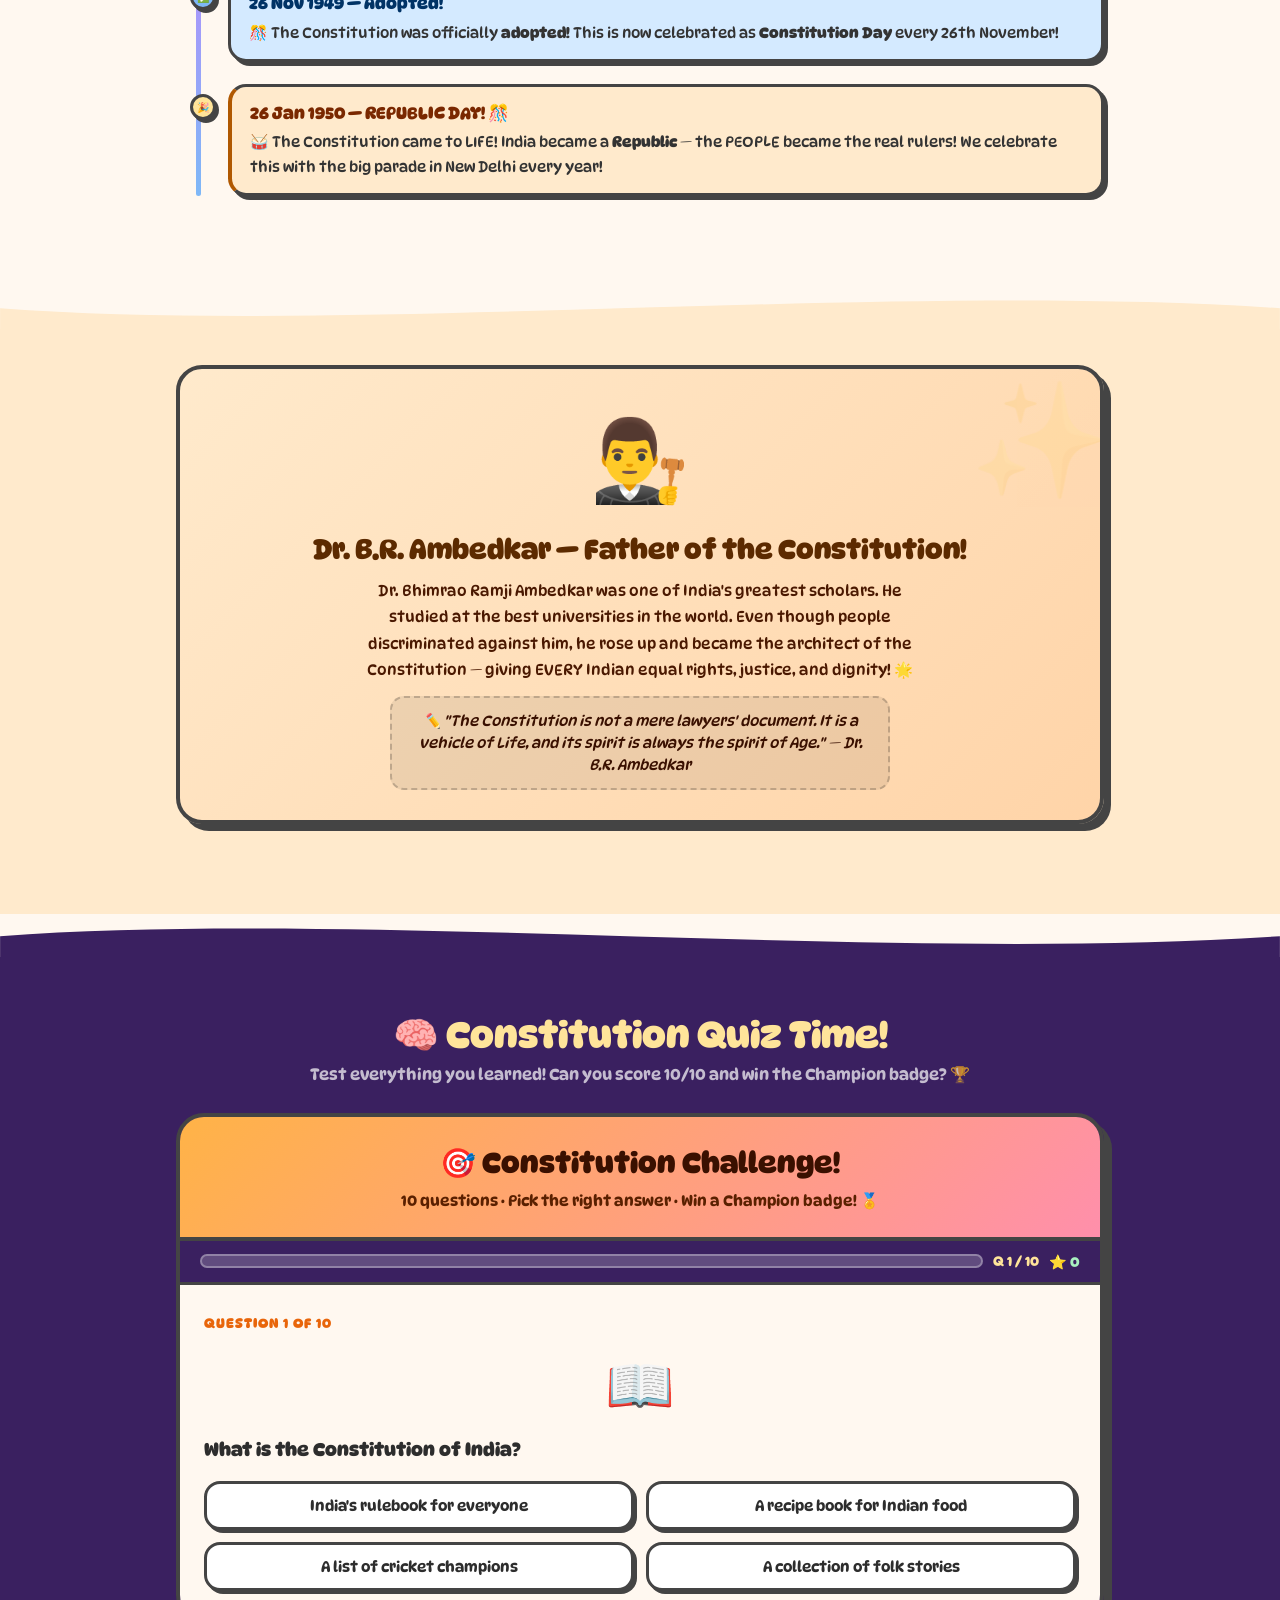
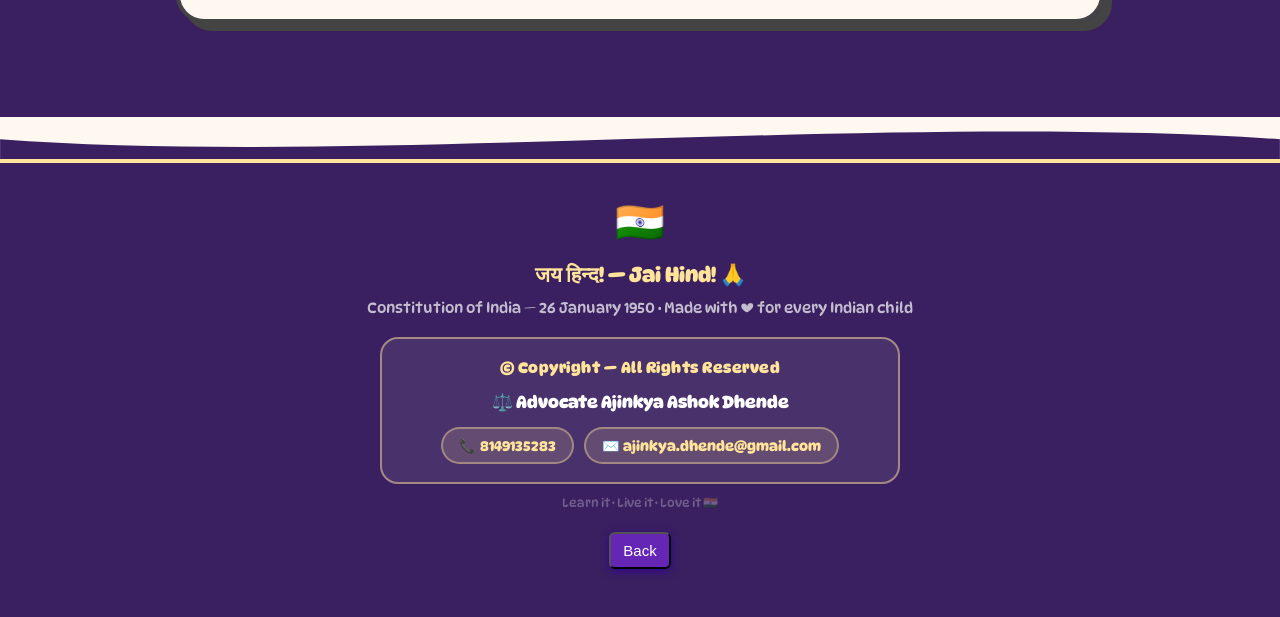
==== commit 778bf08b: "Update constitutionforkids_eng.html" ====
--- a/constitutionforkids_eng.html
+++ b/constitutionforkids_eng.html
@@ -262,6 +262,8 @@
     <a href="constitutionforkids_mar.html" class="lang-option">मराठी</a>
   </div>
   <div class="hero-dots"></div>
+
+  
   
      <div className="nav-inner">
        <a href="index.html#home">
